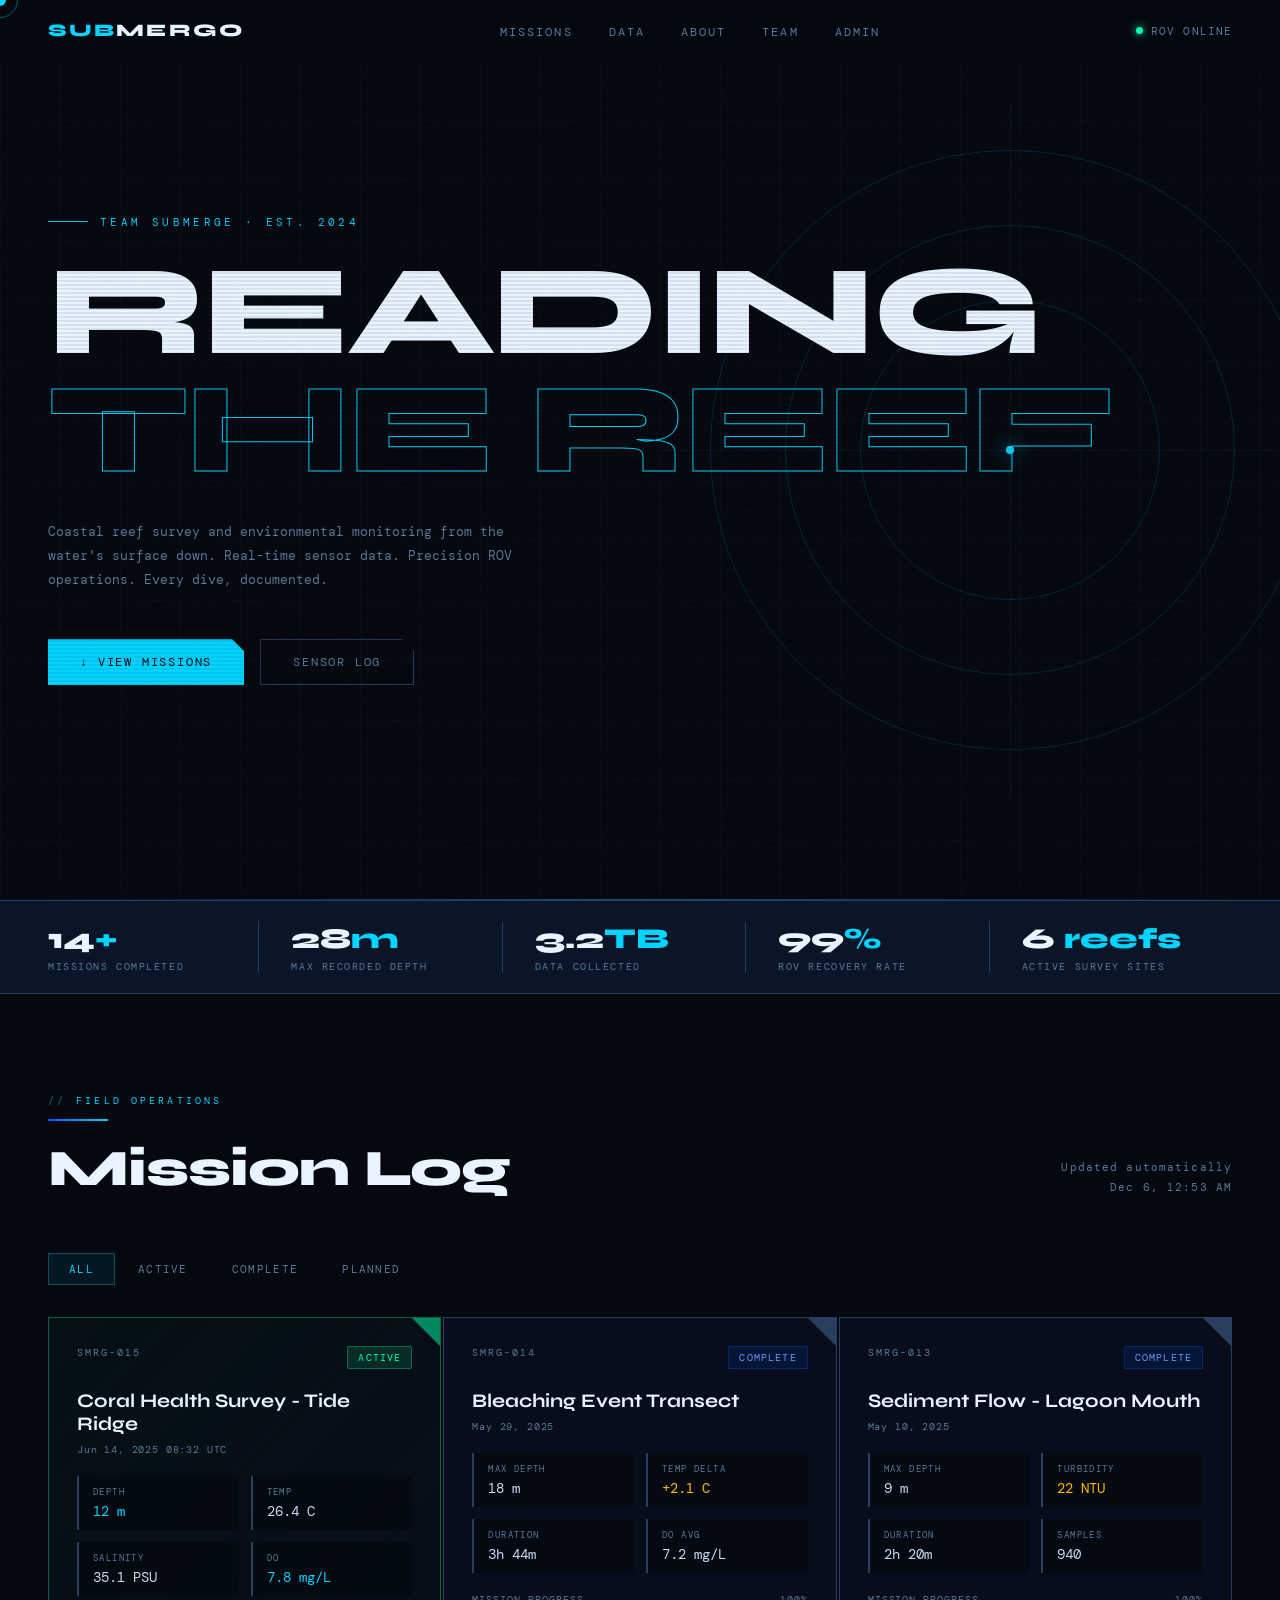
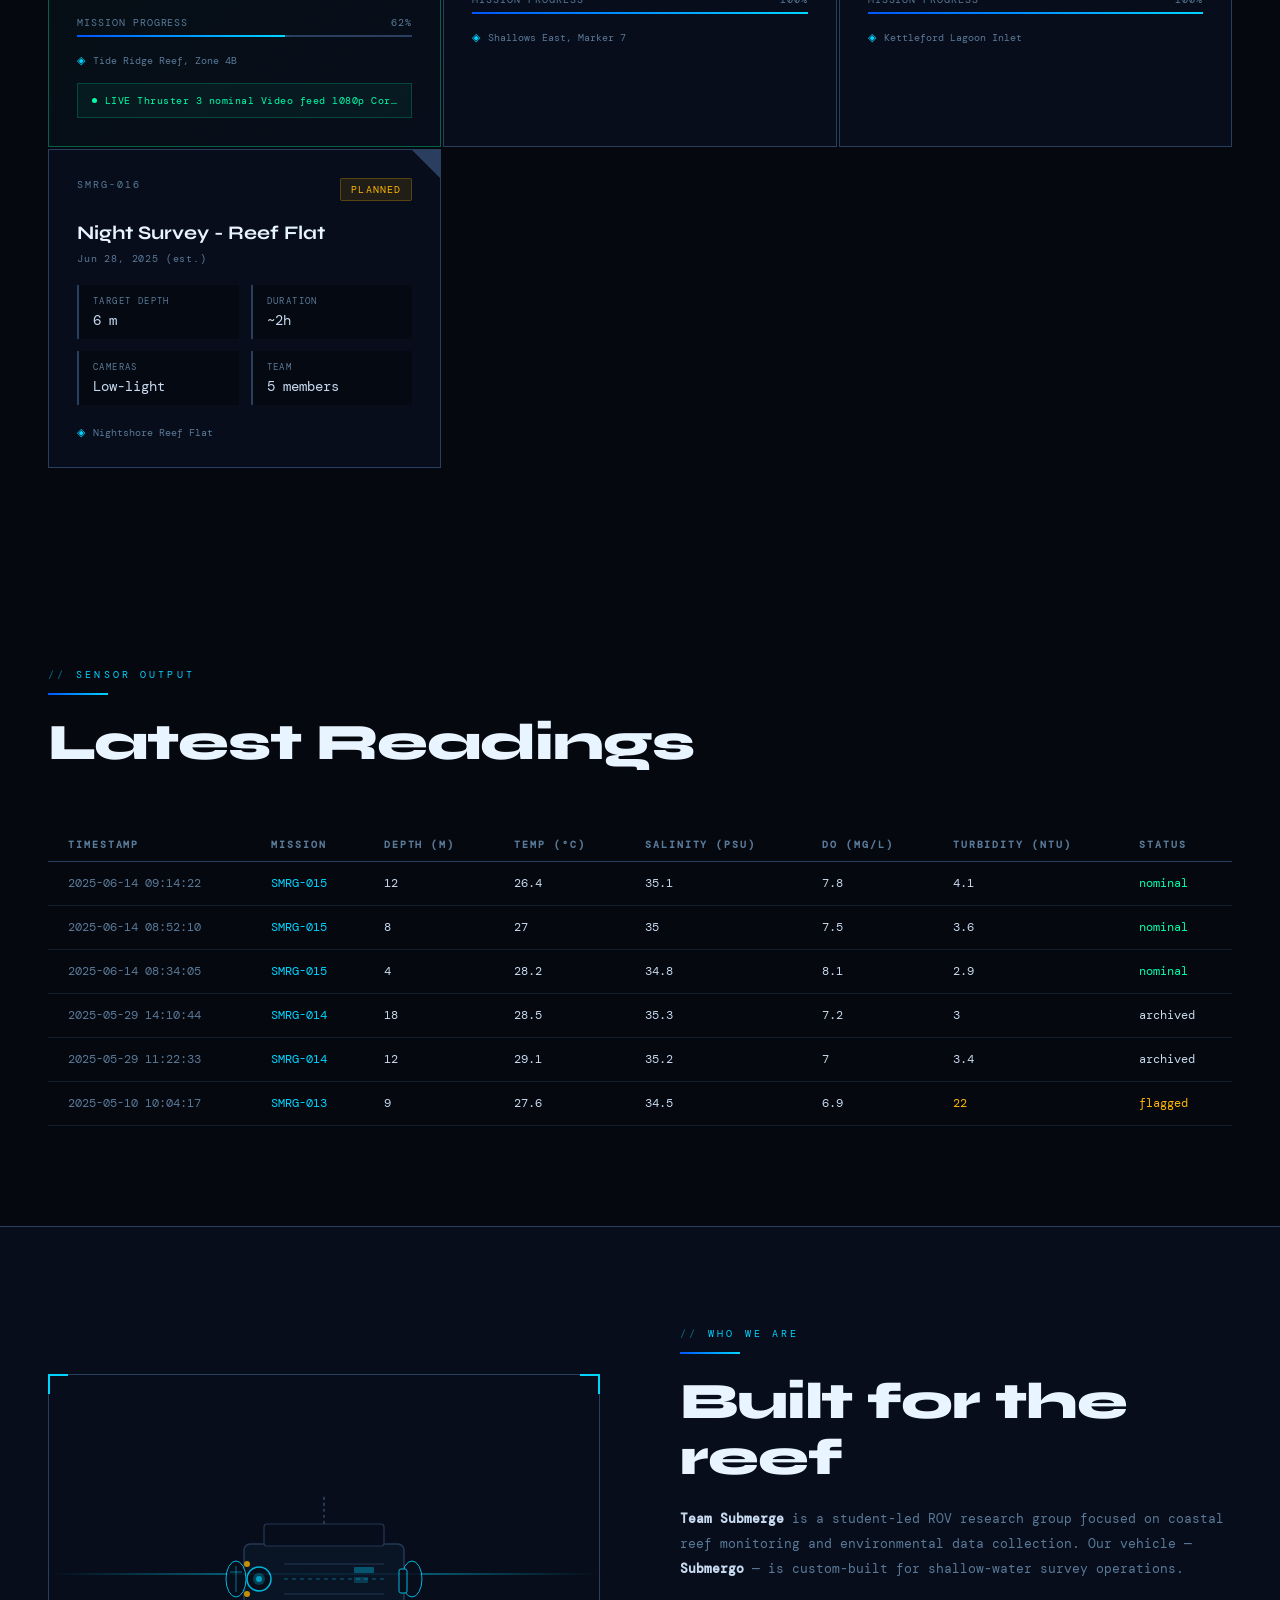
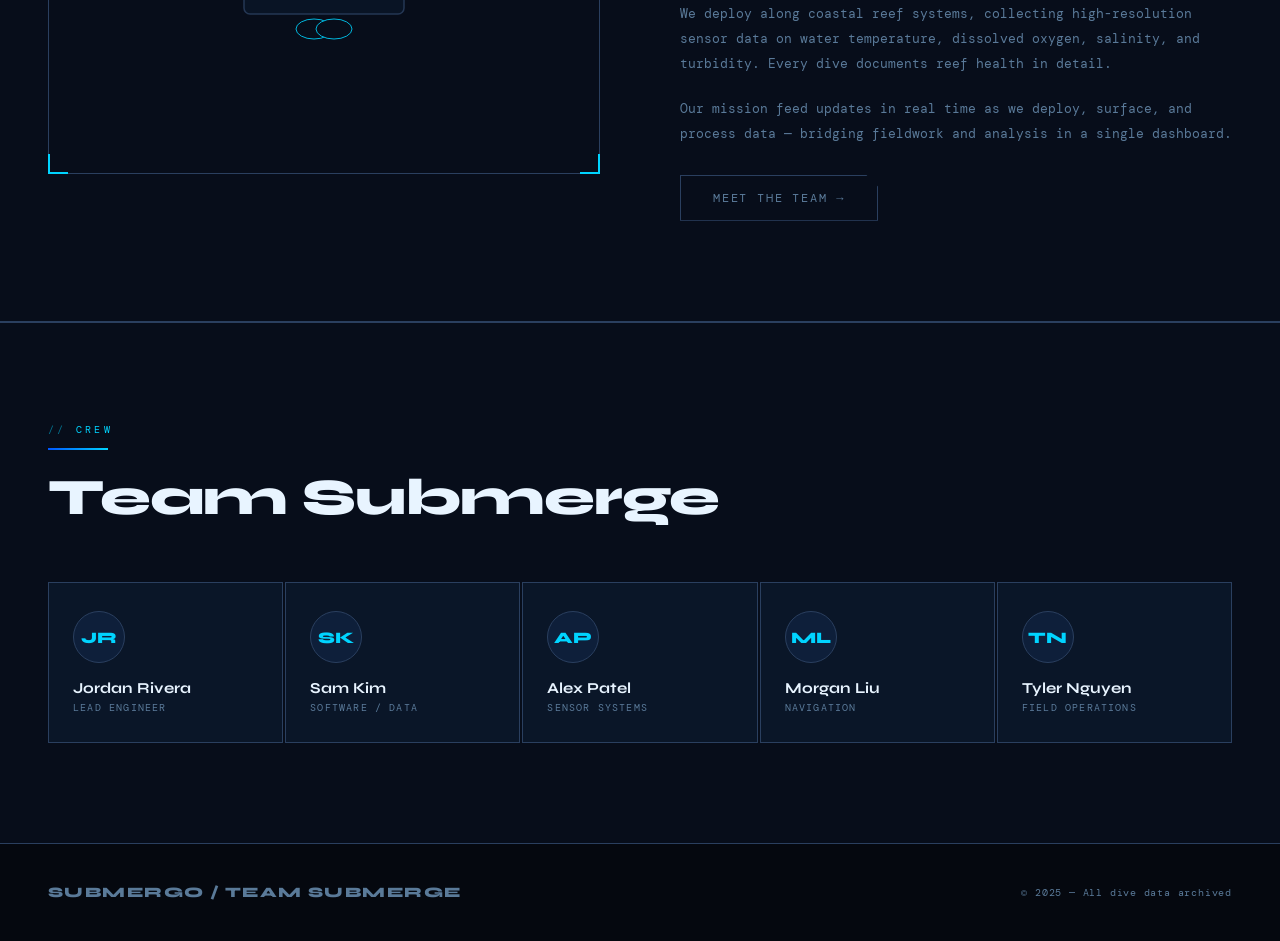
==== index.html @ cc383919 "Add index.html entry point for static hosting" ====
<!DOCTYPE html>
<html lang="en">
<head>
  <meta charset="UTF-8" />
  <meta name="viewport" content="width=device-width, initial-scale=1.0" />
  <title>Submergo — Team Submerge</title>
  <link href="https://fonts.googleapis.com/css2?family=Syne:wght@400;600;700;800&family=DM+Mono:ital,wght@0,300;0,400;1,300&display=swap" rel="stylesheet" />
    <link rel="stylesheet" href="submergo.css" />

</head>
<body>

<!-- PUBLIC SITE -->
<div id="public-site">
  <div id="cursor"></div>
  <div id="cursor-ring"></div>
  <nav>
    <a class="nav-logo" href="#"><span>SUB</span>MERGO</a>
    <ul class="nav-links">
      <li><a href="#missions">Missions</a></li><li><a href="#data">Data</a></li>
      <li><a href="#about">About</a></li><li><a href="#team">Team</a></li><li><a href="?admin">Admin</a></li>
    </ul>
    <div class="nav-status"><div class="status-dot"></div><span>ROV ONLINE</span></div>
  </nav>
  <section id="hero">
    <div class="depth-grid"></div>
    <div class="sonar-container"><div class="sonar-cross"></div><div class="sonar-ring"></div><div class="sonar-ring"></div><div class="sonar-ring"></div><div class="sonar-ring"></div><div class="sonar-blip"></div></div>
    <div class="horizon"></div>
    <div class="hero-label" id="hero-label">Team Submerge &middot; Est. 2024</div>
    <h1 id="hero-title-el">READING<span class="highlight" id="hero-title-line2">THE REEF</span></h1>
    <p class="hero-sub" id="hero-sub-el">Coastal reef survey and environmental monitoring from the water's surface down. Real-time sensor data. Precision ROV operations. Every dive, documented.</p>
    <div class="hero-cta">
      <a class="btn-primary" href="#missions">&#8595; View Missions</a>
      <a class="btn-ghost" href="#data">Sensor Log</a>
    </div>
  </section>
  <div class="stats-strip">
    <div class="stat-item"><div class="stat-num">14<span class="accent">+</span></div><div class="stat-desc">Missions Completed</div></div>
    <div class="stat-item"><div class="stat-num">28<span class="accent">m</span></div><div class="stat-desc">Max Recorded Depth</div></div>
    <div class="stat-item"><div class="stat-num">3.2<span class="accent">TB</span></div><div class="stat-desc">Data Collected</div></div>
    <div class="stat-item"><div class="stat-num">99<span class="accent">%</span></div><div class="stat-desc">ROV Recovery Rate</div></div>
    <div class="stat-item"><div class="stat-num">6<span class="accent"> reefs</span></div><div class="stat-desc">Active Survey Sites</div></div>
  </div>
  <section id="missions">
    <div class="section-header">
      <div><div class="section-tag">Field Operations</div><div class="section-divider"></div><h2>Mission Log</h2></div>
      <div class="section-meta">Updated automatically<br/><span id="last-updated">-</span></div>
    </div>
    <div class="mission-filters">
      <button class="filter-btn active" onclick="filterMissions('all',this)">All</button>
      <button class="filter-btn" onclick="filterMissions('active',this)">Active</button>
      <button class="filter-btn" onclick="filterMissions('complete',this)">Complete</button>
      <button class="filter-btn" onclick="filterMissions('planned',this)">Planned</button>
    </div>
    <div class="missions-grid" id="missions-grid"><div style="padding:40px;color:var(--text-dim);">Loading...</div></div>
  </section>
  <section id="data">
    <div class="section-header"><div><div class="section-tag">Sensor Output</div><div class="section-divider"></div><h2>Latest Readings</h2></div></div>
    <table class="data-table">
      <thead><tr><th>Timestamp</th><th>Mission</th><th>Depth (m)</th><th>Temp (&deg;C)</th><th>Salinity (PSU)</th><th>DO (mg/L)</th><th>Turbidity (NTU)</th><th>Status</th></tr></thead>
      <tbody id="data-table-body"></tbody>
    </table>
  </section>
  <section id="about">
    <div class="about-visual">
      <div class="rov-frame">
        <div class="corner-tl"></div><div class="corner-tr"></div><div class="corner-bl"></div><div class="corner-br"></div>
        <div class="scan-line"></div>
        <svg class="rov-svg" viewBox="0 0 280 180" fill="none" xmlns="http://www.w3.org/2000/svg">
          <rect x="60" y="60" width="160" height="70" rx="6" fill="#0a1628" stroke="#2a3f5f" stroke-width="1.5"/>
          <rect x="80" y="40" width="120" height="22" rx="3" fill="#070d1a" stroke="#2a3f5f" stroke-width="1.2"/>
          <ellipse cx="52" cy="95" rx="10" ry="18" fill="#070d1a" stroke="#00d4ff" stroke-width="1"/>
          <ellipse cx="228" cy="95" rx="10" ry="18" fill="#070d1a" stroke="#00d4ff" stroke-width="1"/>
          <ellipse cx="130" cy="145" rx="18" ry="10" fill="#070d1a" stroke="#00d4ff" stroke-width="1"/>
          <ellipse cx="150" cy="145" rx="18" ry="10" fill="#070d1a" stroke="#00d4ff" stroke-width="1"/>
          <circle cx="75" cy="95" r="12" fill="#070d1a" stroke="#00d4ff" stroke-width="1.5"/>
          <circle cx="75" cy="95" r="6" fill="#00d4ff" opacity="0.3"/>
          <circle cx="75" cy="95" r="3" fill="#00d4ff" opacity="0.8"/>
          <circle cx="63" cy="80" r="3" fill="#ffb700" opacity="0.9"/>
          <circle cx="63" cy="110" r="3" fill="#ffb700" opacity="0.9"/>
          <line x1="100" y1="80" x2="200" y2="80" stroke="#2a3f5f" stroke-width="1"/>
          <line x1="100" y1="95" x2="200" y2="95" stroke="#00d4ff" stroke-width="0.5" stroke-dasharray="4 4"/>
          <line x1="100" y1="110" x2="200" y2="110" stroke="#2a3f5f" stroke-width="1"/>
          <rect x="170" y="83" width="20" height="6" rx="1" fill="#00d4ff" opacity="0.4"/>
          <rect x="170" y="93" width="14" height="6" rx="1" fill="#00d4ff" opacity="0.25"/>
          <path d="M140 40 Q 140 20, 140 10" stroke="#2a3f5f" stroke-width="2" stroke-dasharray="3 3"/>
          <rect x="215" y="85" width="8" height="24" rx="2" fill="#070d1a" stroke="#00d4ff" stroke-width="1"/>
          <line x1="46" y1="88" x2="58" y2="88" stroke="#00d4ff" stroke-width="1" opacity="0.6"/>
          <line x1="52" y1="82" x2="52" y2="108" stroke="#00d4ff" stroke-width="1" opacity="0.6"/>
        </svg>
      </div>
    </div>
    <div class="about-content">
      <div class="section-tag">Who We Are</div><div class="section-divider"></div>
      <h2 id="about-heading">Built for the reef</h2><br/>
      <p id="about-p1"><strong>Team Submerge</strong> is a student-led ROV research group focused on coastal reef monitoring and environmental data collection. Our vehicle &mdash; <strong>Submergo</strong> &mdash; is custom-built for shallow-water survey operations.</p>
      <p id="about-p2">We deploy along coastal reef systems, collecting high-resolution sensor data on water temperature, dissolved oxygen, salinity, and turbidity. Every dive documents reef health in detail.</p>
      <p id="about-p3">Our mission feed updates in real time as we deploy, surface, and process data &mdash; bridging fieldwork and analysis in a single dashboard.</p>
      <a class="btn-ghost" href="#team" style="margin-top:8px;">Meet the Team &rarr;</a>
    </div>
  </section>
  <section id="team">
    <div class="section-tag">Crew</div><div class="section-divider"></div><h2>Team Submerge</h2>
    <div class="team-grid">
      <div class="team-card"><div class="team-avatar">JR</div><div class="team-name">Jordan Rivera</div><div class="team-role">Lead Engineer</div></div>
      <div class="team-card"><div class="team-avatar">SK</div><div class="team-name">Sam Kim</div><div class="team-role">Software / Data</div></div>
      <div class="team-card"><div class="team-avatar">AP</div><div class="team-name">Alex Patel</div><div class="team-role">Sensor Systems</div></div>
      <div class="team-card"><div class="team-avatar">ML</div><div class="team-name">Morgan Liu</div><div class="team-role">Navigation</div></div>
      <div class="team-card"><div class="team-avatar">TN</div><div class="team-name">Tyler Nguyen</div><div class="team-role">Field Operations</div></div>
    </div>
  </section>
  <footer><div class="footer-logo">SUBMERGO / TEAM SUBMERGE</div><div class="footer-copy">&copy; 2025 &mdash; All dive data archived</div></footer>
</div>

<!-- ADMIN SITE -->
<div id="admin-site">
  <div id="login-screen">
    <div class="login-box">
      <div class="lc-tl"></div><div class="lc-tr"></div><div class="lc-bl"></div><div class="lc-br"></div>
      <div class="login-logo"><span>SUB</span>MERGO</div>
      <div class="login-sub">Admin Access &middot; Team Submerge</div>
      <label class="login-label">Password</label>
      <input class="login-input" id="pw-input" type="password" placeholder="Enter admin password" onkeydown="if(event.key==='Enter')tryLogin()" />
      <button class="login-btn" onclick="tryLogin()">&#x21B3; Authenticate</button>
      <div class="login-error" id="login-error">&#9888; Incorrect password. Access denied.</div>
    </div>
  </div>
  <div id="admin-shell" style="display:none;">
    <aside class="admin-sidebar">
      <div class="sidebar-logo"><div class="sidebar-logo-text"><span>SUB</span>MERGO</div><div class="sidebar-badge">// Admin Panel</div></div>
      <nav class="sidebar-nav">
        <div class="sidebar-section-label">Content</div>
        <div class="sidebar-link active" onclick="showTab('missions',this)"><span class="icon">&#9672;</span> Missions</div>
        <div class="sidebar-link" onclick="showTab('hero',this)"><span class="icon">&#9650;</span> Hero Section</div>
        <div class="sidebar-link" onclick="showTab('about',this)"><span class="icon">&#9723;</span> About</div>
        <div class="sidebar-link" onclick="showTab('sensordata',this)"><span class="icon">&#9675;</span> Sensor Data</div>
      </nav>
      <div class="sidebar-footer">
        <button class="view-site-btn" onclick="switchToPublic()">&#8592; View Public Site</button>
        <button class="logout-btn" onclick="logout()">&#9167; Log Out</button>
      </div>
    </aside>
    <div class="admin-main">
      <div class="admin-topbar">
        <div><div class="topbar-title" id="topbar-title">Missions</div><div class="topbar-meta" id="topbar-meta">Manage mission cards on the public site</div></div>
        <button class="publish-btn" id="publish-btn" onclick="publishAll()"><span>&#8593;</span> Publish Changes</button>
      </div>
      <div class="tab-panel active" id="tab-missions">
        <div class="page-heading"><div class="page-tag">// Mission Log</div><div class="page-h">Manage Missions</div><div class="page-desc">Add, edit, or remove missions. Hit Publish to go live.</div></div>
        <div class="section-card">
          <div class="section-card-header"><div class="section-card-title">Current Missions</div><button class="icon-btn" onclick="openAddMission()">+ Add Mission</button></div>
          <div class="section-card-body"><div class="mission-list" id="mission-list"></div></div>
        </div>
      </div>
      <div class="tab-panel" id="tab-hero">
        <div class="page-heading"><div class="page-tag">// Hero Section</div><div class="page-h">Edit Hero Text</div><div class="page-desc">Controls the large headline and subtitle on the landing page.</div></div>
        <div class="section-card">
          <div class="section-card-header"><div class="section-card-title">Hero Content</div></div>
          <div class="section-card-body">
            <div class="form-grid single">
              <div class="form-group"><label class="form-label">Label (top tag line)</label><input class="form-input" id="h-label" /></div>
              <div class="form-group"><label class="form-label">Headline Line 1 (solid)</label><input class="form-input" id="h-line1" /></div>
              <div class="form-group"><label class="form-label">Headline Line 2 (outlined accent)</label><input class="form-input" id="h-line2" /></div>
              <div class="form-group"><label class="form-label">Subtitle</label><textarea class="form-textarea" id="h-sub" rows="3"></textarea></div>
            </div>
          </div>
        </div>
      </div>
      <div class="tab-panel" id="tab-about">
        <div class="page-heading"><div class="page-tag">// About Section</div><div class="page-h">Edit About Text</div><div class="page-desc">The team description in the About section.</div></div>
        <div class="section-card">
          <div class="section-card-header"><div class="section-card-title">About Content</div></div>
          <div class="section-card-body">
            <div class="form-grid single">
              <div class="form-group"><label class="form-label">Section Heading</label><input class="form-input" id="a-heading" /></div>
              <div class="form-group"><label class="form-label">Paragraph 1</label><textarea class="form-textarea" id="a-p1" rows="3"></textarea></div>
              <div class="form-group"><label class="form-label">Paragraph 2</label><textarea class="form-textarea" id="a-p2" rows="3"></textarea></div>
              <div class="form-group"><label class="form-label">Paragraph 3</label><textarea class="form-textarea" id="a-p3" rows="2"></textarea></div>
            </div>
          </div>
        </div>
      </div>
      <div class="tab-panel" id="tab-sensordata">
        <div class="page-heading"><div class="page-tag">// Sensor Output</div><div class="page-h">Sensor Data Log</div><div class="page-desc">Edit the sensor readings table on the public site.</div></div>
        <div class="section-card">
          <div class="section-card-header"><div class="section-card-title">Readings</div><button class="icon-btn" onclick="addSensorRow()">+ Add Row</button></div>
          <div class="section-card-body" style="overflow-x:auto;">
            <table class="sensor-table-editor">
              <thead><tr><th>Timestamp</th><th>Mission ID</th><th>Depth</th><th>Temp</th><th>Salinity</th><th>DO</th><th>Turbidity</th><th>Status</th><th></th></tr></thead>
              <tbody id="sensor-tbody"></tbody>
            </table>
            <button class="add-row-btn" onclick="addSensorRow()">+ Add Row</button>
          </div>
        </div>
      </div>
    </div>
  </div>
</div>

<!-- Mission Modal -->
<div class="modal-overlay" id="modal-overlay">
  <div class="modal">
    <div class="modal-header"><div class="modal-title" id="modal-title">Add Mission</div><button class="modal-close" onclick="closeModal()">&#10005;</button></div>
    <div class="modal-body">
      <input type="hidden" id="edit-index" value="-1" />
      <div class="form-grid">
        <div class="form-group"><label class="form-label">Mission ID</label><input class="form-input" id="m-id" placeholder="SMRG-017" /></div>
        <div class="form-group"><label class="form-label">Status</label><select class="form-select" id="m-status"><option value="planned">Planned</option><option value="active">Active</option><option value="complete">Complete</option></select></div>
        <div class="form-group" style="grid-column:1/-1"><label class="form-label">Mission Name</label><input class="form-input" id="m-name" /></div>
        <div class="form-group"><label class="form-label">Date</label><input class="form-input" id="m-date" /></div>
        <div class="form-group"><label class="form-label">Location</label><input class="form-input" id="m-location" /></div>
        <div class="form-group"><label class="form-label">Progress % (0-100)</label><input class="form-input" id="m-progress" type="number" min="0" max="100" /></div>
        <div class="form-group"><label class="form-label">Live Ticker (active only)</label><input class="form-input" id="m-ticker" /></div>
      </div>
      <div class="adivider"></div>
      <div style="margin-bottom:12px;font-size:.65rem;letter-spacing:.15em;text-transform:uppercase;color:var(--text-dim);">Sensor Readings (up to 4)</div>
      <div id="sensor-inputs"></div>
      <button class="add-sensor-btn" onclick="addSensorInput()">+ Add Sensor Reading</button>
    </div>
    <div class="modal-footer">
      <button class="cancel-btn" onclick="closeModal()">Cancel</button>
      <button class="save-mission-btn" onclick="saveMission()">Save Mission</button>
    </div>
  </div>
</div>

<div id="toast"></div>

  <script src="submergo.js"></script>

</body>
</html>
---- submergo.css ----
:root{--black:#05080f;--deep:#070d1a;--navy:#0a1628;--accent:#00d4ff;--accent2:#0057ff;--surface:#0e1f3a;--muted:#2a3f5f;--text:#c8daf0;--text-dim:#5a7a99;--white:#e8f4ff;--danger:#ff4444;--success:#00ffaa;--warn:#ffb700;}
    *,*::before,*::after{box-sizing:border-box;margin:0;padding:0;}
    html{scroll-behavior:smooth;}
    body{background:var(--black);color:var(--text);font-family:'DM Mono',monospace;overflow-x:hidden;}
    #cursor{position:fixed;width:12px;height:12px;background:var(--accent);border-radius:50%;pointer-events:none;z-index:9999;transform:translate(-50%,-50%);mix-blend-mode:screen;}
    #cursor-ring{position:fixed;width:36px;height:36px;border:1px solid rgba(0,212,255,.4);border-radius:50%;pointer-events:none;z-index:9998;transform:translate(-50%,-50%);transition:transform .18s ease-out;}
    body::before{content:'';position:fixed;inset:0;background:repeating-linear-gradient(0deg,transparent,transparent 2px,rgba(0,0,0,.07) 2px,rgba(0,0,0,.07) 4px);pointer-events:none;z-index:100;}
    body::after{content:'';position:fixed;inset:0;background-image:url("data:image/svg+xml,%3Csvg viewBox='0 0 200 200' xmlns='http://www.w3.org/2000/svg'%3E%3Cfilter id='n'%3E%3CfeTurbulence type='fractalNoise' baseFrequency='0.9' numOctaves='4' stitchTiles='stitch'/%3E%3C/filter%3E%3Crect width='100%25' height='100%25' filter='url(%23n)' opacity='0.04'/%3E%3C/svg%3E");pointer-events:none;z-index:99;opacity:.5;}
    nav{position:fixed;top:0;left:0;right:0;z-index:500;display:flex;align-items:center;justify-content:space-between;padding:20px 48px;background:linear-gradient(to bottom,rgba(5,8,15,.95),transparent);backdrop-filter:blur(2px);}
    .nav-logo{font-family:'Syne',sans-serif;font-weight:800;font-size:1.1rem;letter-spacing:.12em;color:var(--white);text-decoration:none;cursor:pointer;}
    .nav-logo span{color:var(--accent);}
    .nav-links{display:flex;gap:36px;list-style:none;}
    .nav-links a{color:var(--text-dim);text-decoration:none;font-size:.72rem;letter-spacing:.18em;text-transform:uppercase;transition:color .2s;cursor:pointer;}
    .nav-links a:hover{color:var(--accent);}
    .nav-status{display:flex;align-items:center;gap:8px;font-size:.68rem;letter-spacing:.1em;color:var(--text-dim);}
    .status-dot{width:7px;height:7px;border-radius:50%;background:var(--success);box-shadow:0 0 8px var(--success);animation:pulse 2s infinite;}
    @keyframes pulse{0%,100%{opacity:1;transform:scale(1)}50%{opacity:.6;transform:scale(.85)}}
    #hero{position:relative;min-height:100vh;display:flex;flex-direction:column;justify-content:center;padding:0 48px;overflow:hidden;}
    .sonar-container{position:absolute;right:-80px;top:50%;transform:translateY(-50%);width:700px;height:700px;}
    .sonar-ring{position:absolute;border-radius:50%;border:1px solid rgba(0,212,255,.15);top:50%;left:50%;transform:translate(-50%,-50%);animation:sonar 4s ease-out infinite;}
    .sonar-ring:nth-child(1){width:150px;height:150px;animation-delay:0s}.sonar-ring:nth-child(2){width:300px;height:300px;animation-delay:.8s}.sonar-ring:nth-child(3){width:450px;height:450px;animation-delay:1.6s}.sonar-ring:nth-child(4){width:600px;height:600px;animation-delay:2.4s}
    @keyframes sonar{0%{opacity:.6}100%{opacity:0}}
    .sonar-cross{position:absolute;top:50%;left:50%;transform:translate(-50%,-50%);width:700px;height:700px;}
    .sonar-cross::before,.sonar-cross::after{content:'';position:absolute;background:rgba(0,212,255,.06);}
    .sonar-cross::before{width:1px;height:100%;left:50%;top:0;}.sonar-cross::after{height:1px;width:100%;top:50%;left:0;}
    .sonar-blip{position:absolute;top:50%;left:50%;width:8px;height:8px;background:var(--accent);border-radius:50%;transform:translate(-50%,-50%);box-shadow:0 0 20px var(--accent);}
    .depth-grid{position:absolute;inset:0;background-image:linear-gradient(rgba(0,212,255,.03) 1px,transparent 1px),linear-gradient(90deg,rgba(0,212,255,.03) 1px,transparent 1px);background-size:60px 60px;}
    .horizon{position:absolute;bottom:0;left:0;right:0;height:1px;background:linear-gradient(90deg,transparent,var(--accent2),var(--accent),var(--accent2),transparent);opacity:.4;}
    .hero-label{font-size:.7rem;letter-spacing:.3em;text-transform:uppercase;color:var(--accent);margin-bottom:24px;display:flex;align-items:center;gap:12px;opacity:0;animation:fadeUp .8s forwards .2s;}
    .hero-label::before{content:'';width:40px;height:1px;background:var(--accent);}
    h1{font-family:'Syne',sans-serif;font-size:clamp(4rem,10vw,9rem);font-weight:800;line-height:.92;color:var(--white);letter-spacing:-.02em;opacity:0;animation:fadeUp .9s forwards .4s;}
    h1 .highlight{color:transparent;-webkit-text-stroke:1px var(--accent);display:block;}
    .hero-sub{margin-top:32px;max-width:480px;font-size:.82rem;line-height:1.8;color:var(--text-dim);opacity:0;animation:fadeUp .9s forwards .6s;}
    .hero-cta{margin-top:48px;display:flex;gap:16px;opacity:0;animation:fadeUp .9s forwards .8s;}
    .btn-primary{padding:14px 32px;background:var(--accent);color:var(--black);font-family:'DM Mono',monospace;font-size:.75rem;letter-spacing:.15em;text-transform:uppercase;border:none;cursor:pointer;text-decoration:none;display:inline-flex;align-items:center;gap:10px;transition:background .2s,transform .2s;clip-path:polygon(0 0,calc(100% - 12px) 0,100% 12px,100% 100%,0 100%);}
    .btn-primary:hover{background:var(--white);transform:translateY(-2px);}
    .btn-ghost{padding:14px 32px;background:transparent;color:var(--text-dim);font-family:'DM Mono',monospace;font-size:.75rem;letter-spacing:.15em;text-transform:uppercase;border:1px solid var(--muted);cursor:pointer;text-decoration:none;display:inline-flex;align-items:center;gap:10px;transition:border-color .2s,color .2s,transform .2s;clip-path:polygon(0 0,calc(100% - 12px) 0,100% 12px,100% 100%,0 100%);}
    .btn-ghost:hover{border-color:var(--accent);color:var(--accent);transform:translateY(-2px);}
    @keyframes fadeUp{from{opacity:0;transform:translateY(30px)}to{opacity:1;transform:translateY(0)}}
    @keyframes fadeIn{from{opacity:0}to{opacity:1}}
    .stats-strip{background:var(--navy);border-top:1px solid var(--muted);border-bottom:1px solid var(--muted);padding:20px 48px;display:flex;}
    .stat-item{flex:1;display:flex;flex-direction:column;gap:4px;padding:0 32px;border-right:1px solid var(--muted);}
    .stat-item:first-child{padding-left:0}.stat-item:last-child{border-right:none}
    .stat-num{font-family:'Syne',sans-serif;font-size:1.8rem;font-weight:800;color:var(--white);}.stat-num .accent{color:var(--accent);}
    .stat-desc{font-size:.65rem;letter-spacing:.15em;text-transform:uppercase;color:var(--text-dim);}
    #missions{padding:100px 48px;}
    .section-header{display:flex;align-items:flex-end;justify-content:space-between;margin-bottom:56px;}
    .section-tag{font-size:.65rem;letter-spacing:.3em;text-transform:uppercase;color:var(--accent);margin-bottom:12px;display:flex;align-items:center;gap:10px;}
    .section-tag::before{content:'//';opacity:.5;}
    h2{font-family:'Syne',sans-serif;font-size:clamp(2rem,4vw,3.2rem);font-weight:800;color:var(--white);letter-spacing:-.02em;line-height:1.1;}
    .section-meta{font-size:.7rem;color:var(--text-dim);letter-spacing:.1em;text-align:right;line-height:1.8;}
    .mission-filters{display:flex;gap:2px;margin-bottom:32px;}
    .filter-btn{padding:8px 20px;background:transparent;color:var(--text-dim);font-family:'DM Mono',monospace;font-size:.68rem;letter-spacing:.12em;text-transform:uppercase;border:1px solid transparent;cursor:pointer;transition:all .2s;}
    .filter-btn.active{background:rgba(0,212,255,.08);color:var(--accent);border-color:rgba(0,212,255,.3);}
    .filter-btn:hover:not(.active){color:var(--text);}
    .missions-grid{display:grid;grid-template-columns:repeat(auto-fill,minmax(380px,1fr));gap:2px;}
    .mission-card{background:var(--deep);border:1px solid var(--muted);padding:28px;position:relative;overflow:hidden;cursor:pointer;transition:border-color .3s,transform .3s;}
    .mission-card::before{content:'';position:absolute;inset:0;background:linear-gradient(135deg,rgba(0,212,255,.04),transparent 60%);opacity:0;transition:opacity .3s;}
    .mission-card:hover{border-color:rgba(0,212,255,.4);transform:translateY(-3px);}.mission-card:hover::before{opacity:1;}
    .mission-card::after{content:'';position:absolute;top:0;right:0;width:0;height:0;border-style:solid;border-width:0 28px 28px 0;border-color:transparent var(--muted) transparent transparent;transition:border-color .3s;}
    .mission-card:hover::after{border-color:transparent rgba(0,212,255,.4) transparent transparent;}
    .mission-card.active-mission{border-color:rgba(0,255,170,.35);background:linear-gradient(135deg,rgba(0,255,170,.03),var(--deep));}
    .mission-card.active-mission::after{border-color:transparent rgba(0,255,170,.5) transparent transparent;}
    .mission-header{display:flex;justify-content:space-between;align-items:flex-start;margin-bottom:20px;}
    .mission-id{font-size:.62rem;letter-spacing:.2em;color:var(--text-dim);text-transform:uppercase;}
    .mission-badge{font-size:.6rem;letter-spacing:.12em;text-transform:uppercase;padding:4px 10px;border-radius:2px;}
    .badge-active{background:rgba(0,255,170,.12);color:var(--success);border:1px solid rgba(0,255,170,.3);}
    .badge-complete{background:rgba(0,87,255,.12);color:#6699ff;border:1px solid rgba(0,87,255,.3);}
    .badge-planned{background:rgba(255,183,0,.1);color:var(--warn);border:1px solid rgba(255,183,0,.25);}
    .mission-name{font-family:'Syne',sans-serif;font-size:1.2rem;font-weight:700;color:var(--white);margin-bottom:8px;line-height:1.2;}
    .mission-date{font-size:.65rem;color:var(--text-dim);letter-spacing:.08em;margin-bottom:20px;}
    .sensor-grid{display:grid;grid-template-columns:1fr 1fr;gap:12px;margin-bottom:20px;}
    .sensor-item{background:rgba(0,0,0,.3);padding:10px 14px;border-left:2px solid var(--muted);}
    .sensor-label{font-size:.58rem;letter-spacing:.15em;text-transform:uppercase;color:var(--text-dim);margin-bottom:4px;}
    .sensor-value{font-size:.9rem;color:var(--text);}.sensor-value.highlight{color:var(--accent);}.sensor-value.warn{color:var(--warn);}
    .mission-progress{margin-top:16px;}
    .progress-header{display:flex;justify-content:space-between;font-size:.6rem;color:var(--text-dim);letter-spacing:.1em;text-transform:uppercase;margin-bottom:6px;}
    .progress-bar{height:2px;background:var(--muted);position:relative;overflow:hidden;}
    .progress-fill{height:100%;background:linear-gradient(90deg,var(--accent2),var(--accent));position:relative;}
    .progress-fill::after{content:'';position:absolute;right:0;top:50%;width:4px;height:4px;background:var(--accent);border-radius:50%;transform:translateY(-50%);box-shadow:0 0 8px var(--accent);}
    .mission-location{margin-top:16px;font-size:.65rem;color:var(--text-dim);display:flex;align-items:center;gap:8px;}
    .mission-location::before{content:'\25C8';color:var(--accent);font-size:.7rem;}
    .live-ticker{margin-top:16px;padding:10px 14px;background:rgba(0,255,170,.05);border:1px solid rgba(0,255,170,.2);font-size:.62rem;letter-spacing:.05em;color:var(--success);display:flex;align-items:center;gap:8px;overflow:hidden;}
    .live-dot{width:5px;height:5px;border-radius:50%;background:var(--success);animation:pulse 1s infinite;flex-shrink:0;}
    .ticker-text{white-space:nowrap;overflow:hidden;text-overflow:ellipsis;}
    #about{padding:100px 48px;background:var(--deep);border-top:1px solid var(--muted);border-bottom:1px solid var(--muted);display:grid;grid-template-columns:1fr 1fr;gap:80px;align-items:center;}
    .about-visual{position:relative;height:400px;}
    .rov-frame{position:absolute;inset:0;border:1px solid var(--muted);display:flex;align-items:center;justify-content:center;}
    .rov-svg{width:280px;height:auto;opacity:.85;}
    .scan-line{position:absolute;left:0;right:0;height:2px;background:linear-gradient(90deg,transparent,var(--accent),transparent);animation:scan 3s linear infinite;opacity:.6;}
    @keyframes scan{0%{top:0}100%{top:100%}}
    .corner-tl,.corner-tr,.corner-bl,.corner-br{position:absolute;width:20px;height:20px;}
    .corner-tl{top:-1px;left:-1px;border-top:2px solid var(--accent);border-left:2px solid var(--accent);}
    .corner-tr{top:-1px;right:-1px;border-top:2px solid var(--accent);border-right:2px solid var(--accent);}
    .corner-bl{bottom:-1px;left:-1px;border-bottom:2px solid var(--accent);border-left:2px solid var(--accent);}
    .corner-br{bottom:-1px;right:-1px;border-bottom:2px solid var(--accent);border-right:2px solid var(--accent);}
    .about-content p{font-size:.82rem;line-height:1.9;color:var(--text-dim);margin-bottom:20px;}.about-content p strong{color:var(--text);}
    #data{padding:100px 48px;}
    .data-table{width:100%;border-collapse:collapse;font-size:.72rem;}
    .data-table thead th{text-align:left;padding:10px 20px;font-size:.6rem;letter-spacing:.2em;text-transform:uppercase;color:var(--text-dim);border-bottom:1px solid var(--muted);}
    .data-table tbody tr{border-bottom:1px solid rgba(42,63,95,.4);transition:background .15s;cursor:pointer;}
    .data-table tbody tr:hover{background:rgba(0,212,255,.03);}
    .data-table tbody td{padding:14px 20px;color:var(--text);}.data-table tbody td:first-child{color:var(--text-dim);}
    .td-accent{color:var(--accent)!important;}.td-success{color:var(--success)!important;}.td-warn{color:var(--warn)!important;}
    #team{padding:100px 48px;background:var(--deep);border-top:1px solid var(--muted);}
    .team-grid{display:grid;grid-template-columns:repeat(auto-fill,minmax(200px,1fr));gap:2px;margin-top:56px;}
    .team-card{background:var(--navy);padding:28px 24px;border:1px solid var(--muted);transition:border-color .3s;cursor:pointer;}
    .team-card:hover{border-color:rgba(0,212,255,.35);}
    .team-avatar{width:52px;height:52px;background:var(--surface);border:1px solid var(--muted);border-radius:50%;display:flex;align-items:center;justify-content:center;font-family:'Syne',sans-serif;font-weight:800;font-size:1rem;color:var(--accent);margin-bottom:16px;}
    .team-name{font-family:'Syne',sans-serif;font-weight:700;font-size:.95rem;color:var(--white);margin-bottom:4px;}
    .team-role{font-size:.62rem;letter-spacing:.12em;text-transform:uppercase;color:var(--text-dim);}
    footer{padding:40px 48px;border-top:1px solid var(--muted);display:flex;align-items:center;justify-content:space-between;}
    .footer-logo{font-family:'Syne',sans-serif;font-weight:800;font-size:.9rem;letter-spacing:.1em;color:var(--text-dim);}
    .footer-copy{font-size:.62rem;color:var(--text-dim);letter-spacing:.08em;}
    .section-divider{width:60px;height:2px;background:linear-gradient(90deg,var(--accent2),var(--accent));margin-bottom:20px;}
    @media(max-width:900px){nav{padding:16px 24px;}.nav-links{display:none;}#hero,#missions,#data,#team,footer{padding-left:24px;padding-right:24px;}#about{grid-template-columns:1fr;padding:60px 24px;}.about-visual{height:260px;}.sonar-container{right:-200px;opacity:.4;}.stats-strip{padding:16px 24px;overflow-x:auto;}.missions-grid{grid-template-columns:1fr;}}

    /* ADMIN STYLES */
    #admin-site{display:none;}
    #login-screen{position:fixed;inset:0;z-index:1000;background:var(--black);display:flex;align-items:center;justify-content:center;}
    .login-box{background:var(--deep);border:1px solid var(--muted);padding:48px 56px;width:100%;max-width:420px;position:relative;}
    .login-box::before{content:'';position:absolute;top:0;left:0;right:0;height:2px;background:linear-gradient(90deg,var(--accent2),var(--accent));}
    .lc-tl,.lc-tr,.lc-bl,.lc-br{position:absolute;width:14px;height:14px;}
    .lc-tl{top:-1px;left:-1px;border-top:2px solid var(--accent);border-left:2px solid var(--accent);}
    .lc-tr{top:-1px;right:-1px;border-top:2px solid var(--accent);border-right:2px solid var(--accent);}
    .lc-bl{bottom:-1px;left:-1px;border-bottom:2px solid var(--accent);border-left:2px solid var(--accent);}
    .lc-br{bottom:-1px;right:-1px;border-bottom:2px solid var(--accent);border-right:2px solid var(--accent);}
    .login-logo{font-family:'Syne',sans-serif;font-weight:800;font-size:1.3rem;letter-spacing:.15em;color:var(--white);margin-bottom:6px;}.login-logo span{color:var(--accent);}
    .login-sub{font-size:.65rem;letter-spacing:.2em;text-transform:uppercase;color:var(--text-dim);margin-bottom:36px;}
    .login-label{font-size:.62rem;letter-spacing:.15em;text-transform:uppercase;color:var(--text-dim);margin-bottom:8px;display:block;}
    .login-input{width:100%;padding:12px 16px;background:var(--navy);border:1px solid var(--muted);color:var(--white);font-family:'DM Mono',monospace;font-size:.85rem;outline:none;transition:border-color .2s;margin-bottom:24px;}
    .login-input:focus{border-color:var(--accent);}
    .login-btn{width:100%;padding:14px;background:var(--accent);color:var(--black);font-family:'DM Mono',monospace;font-size:.75rem;letter-spacing:.2em;text-transform:uppercase;border:none;cursor:pointer;transition:background .2s;clip-path:polygon(0 0,calc(100% - 10px) 0,100% 10px,100% 100%,0 100%);}
    .login-btn:hover{background:var(--white);}
    .login-error{font-size:.68rem;color:var(--danger);margin-top:14px;display:none;}
    .admin-sidebar{position:fixed;top:0;left:0;bottom:0;width:240px;background:var(--deep);border-right:1px solid var(--muted);display:flex;flex-direction:column;z-index:100;}
    .sidebar-logo{padding:24px 24px 20px;border-bottom:1px solid var(--muted);}
    .sidebar-logo-text{font-family:'Syne',sans-serif;font-weight:800;font-size:.95rem;letter-spacing:.1em;color:var(--white);}.sidebar-logo-text span{color:var(--accent);}
    .sidebar-badge{font-size:.58rem;letter-spacing:.15em;text-transform:uppercase;color:var(--text-dim);margin-top:4px;}
    .sidebar-nav{padding:20px 0;flex:1;}
    .sidebar-section-label{font-size:.55rem;letter-spacing:.25em;text-transform:uppercase;color:var(--text-dim);padding:0 24px 8px;opacity:.6;}
    .sidebar-link{display:flex;align-items:center;gap:12px;padding:10px 24px;font-size:.72rem;letter-spacing:.08em;color:var(--text-dim);cursor:pointer;transition:all .15s;border-left:2px solid transparent;}
    .sidebar-link:hover{color:var(--text);background:rgba(0,212,255,.03);}.sidebar-link.active{color:var(--accent);border-left-color:var(--accent);background:rgba(0,212,255,.06);}
    .sidebar-link .icon{font-size:.9rem;width:18px;}
    .sidebar-footer{padding:16px 24px;border-top:1px solid var(--muted);display:flex;flex-direction:column;gap:8px;}
    .logout-btn{width:100%;padding:9px;background:transparent;border:1px solid var(--muted);color:var(--text-dim);font-family:'DM Mono',monospace;font-size:.65rem;letter-spacing:.12em;text-transform:uppercase;cursor:pointer;transition:all .2s;}
    .logout-btn:hover{border-color:var(--danger);color:var(--danger);}
    .view-site-btn{width:100%;padding:9px;background:transparent;border:1px solid var(--muted);color:var(--text-dim);font-family:'DM Mono',monospace;font-size:.65rem;letter-spacing:.12em;text-transform:uppercase;cursor:pointer;transition:all .2s;}
    .view-site-btn:hover{border-color:var(--accent);color:var(--accent);}
    .admin-main{margin-left:240px;min-height:100vh;}
    .admin-topbar{background:var(--deep);border-bottom:1px solid var(--muted);padding:18px 40px;display:flex;align-items:center;justify-content:space-between;position:sticky;top:0;z-index:50;}
    .topbar-title{font-family:'Syne',sans-serif;font-weight:700;font-size:1rem;color:var(--white);}
    .topbar-meta{font-size:.62rem;color:var(--text-dim);letter-spacing:.1em;}
    .publish-btn{padding:10px 28px;background:var(--success);color:var(--black);font-family:'DM Mono',monospace;font-size:.7rem;letter-spacing:.15em;text-transform:uppercase;border:none;cursor:pointer;transition:all .2s;clip-path:polygon(0 0,calc(100% - 8px) 0,100% 8px,100% 100%,0 100%);display:flex;align-items:center;gap:8px;}
    .publish-btn:hover{background:#00ffcc;transform:translateY(-1px);}.publish-btn:disabled{opacity:.5;cursor:not-allowed;transform:none;}
    .tab-panel{display:none;padding:40px;}.tab-panel.active{display:block;}
    #toast{position:fixed;bottom:32px;right:32px;padding:14px 24px;font-size:.72rem;letter-spacing:.08em;border-left:3px solid var(--success);background:var(--deep);color:var(--success);z-index:9999;transform:translateY(100px);opacity:0;transition:all .3s cubic-bezier(.16,1,.3,1);pointer-events:none;}
    #toast.show{transform:translateY(0);opacity:1;}#toast.error{border-color:var(--danger);color:var(--danger);}
    .form-grid{display:grid;grid-template-columns:1fr 1fr;gap:24px;margin-bottom:32px;}.form-grid.single{grid-template-columns:1fr;}
    .form-group{display:flex;flex-direction:column;gap:8px;}
    .form-label{font-size:.6rem;letter-spacing:.18em;text-transform:uppercase;color:var(--text-dim);}
    .form-input,.form-textarea,.form-select{padding:10px 14px;background:var(--navy);border:1px solid var(--muted);color:var(--white);font-family:'DM Mono',monospace;font-size:.78rem;outline:none;transition:border-color .2s;width:100%;}
    .form-input:focus,.form-textarea:focus,.form-select:focus{border-color:var(--accent);}
    .form-textarea{resize:vertical;min-height:80px;}.form-select option{background:var(--navy);}
    .section-card{background:var(--deep);border:1px solid var(--muted);margin-bottom:24px;}
    .section-card-header{padding:18px 24px;border-bottom:1px solid var(--muted);display:flex;align-items:center;justify-content:space-between;}
    .section-card-title{font-family:'Syne',sans-serif;font-weight:700;font-size:.9rem;color:var(--white);}
    .section-card-body{padding:24px;}
    .mission-list{display:flex;flex-direction:column;gap:2px;margin-bottom:24px;}
    .mission-row{background:var(--navy);border:1px solid var(--muted);padding:16px 20px;display:flex;align-items:center;justify-content:space-between;transition:border-color .2s;}
    .mission-row:hover{border-color:rgba(0,212,255,.3);}
    .mission-row-info{display:flex;flex-direction:column;gap:4px;}
    .mission-row-id{font-size:.6rem;letter-spacing:.2em;color:var(--text-dim);}
    .mission-row-name{font-family:'Syne',sans-serif;font-weight:600;font-size:.88rem;color:var(--white);}
    .mission-row-actions{display:flex;gap:8px;align-items:center;}
    .icon-btn{padding:7px 14px;background:transparent;border:1px solid var(--muted);color:var(--text-dim);font-family:'DM Mono',monospace;font-size:.62rem;letter-spacing:.1em;cursor:pointer;transition:all .15s;}
    .icon-btn:hover{border-color:var(--accent);color:var(--accent);}.icon-btn.danger:hover{border-color:var(--danger);color:var(--danger);}
    .abadge{font-size:.55rem;letter-spacing:.12em;text-transform:uppercase;padding:3px 8px;border-radius:2px;margin-left:8px;}
    .abadge-active{background:rgba(0,255,170,.12);color:var(--success);}.abadge-complete{background:rgba(0,87,255,.12);color:#6699ff;}.abadge-planned{background:rgba(255,183,0,.1);color:var(--warn);}
    .sensor-editor-row{display:grid;grid-template-columns:1fr 1fr auto;gap:8px;margin-bottom:8px;align-items:center;}
    .add-sensor-btn{padding:8px 16px;background:transparent;border:1px dashed var(--muted);color:var(--text-dim);font-family:'DM Mono',monospace;font-size:.65rem;letter-spacing:.1em;cursor:pointer;transition:all .2s;width:100%;margin-top:8px;}
    .add-sensor-btn:hover{border-color:var(--accent);color:var(--accent);}
    .remove-btn{padding:8px 12px;background:transparent;border:1px solid var(--muted);color:var(--danger);font-family:'DM Mono',monospace;font-size:.7rem;cursor:pointer;}
    .modal-overlay{position:fixed;inset:0;background:rgba(5,8,15,.92);z-index:800;display:none;align-items:center;justify-content:center;padding:24px;}
    .modal-overlay.open{display:flex;}
    .modal{background:var(--deep);border:1px solid var(--muted);width:100%;max-width:680px;max-height:90vh;overflow-y:auto;position:relative;}
    .modal::before{content:'';position:absolute;top:0;left:0;right:0;height:2px;background:linear-gradient(90deg,var(--accent2),var(--accent));}
    .modal-header{padding:24px 28px;border-bottom:1px solid var(--muted);display:flex;justify-content:space-between;align-items:center;}
    .modal-title{font-family:'Syne',sans-serif;font-weight:700;font-size:1rem;color:var(--white);}
    .modal-close{background:none;border:none;color:var(--text-dim);font-size:1.2rem;cursor:pointer;padding:4px 8px;}
    .modal-body{padding:28px;}.modal-footer{padding:20px 28px;border-top:1px solid var(--muted);display:flex;justify-content:flex-end;gap:12px;}
    .save-mission-btn{padding:12px 28px;background:var(--accent);color:var(--black);font-family:'DM Mono',monospace;font-size:.72rem;letter-spacing:.15em;text-transform:uppercase;border:none;cursor:pointer;transition:background .2s;clip-path:polygon(0 0,calc(100% - 8px) 0,100% 8px,100% 100%,0 100%);}
    .save-mission-btn:hover{background:var(--white);}
    .cancel-btn{padding:12px 20px;background:transparent;border:1px solid var(--muted);color:var(--text-dim);font-family:'DM Mono',monospace;font-size:.72rem;cursor:pointer;}
    .sensor-table-editor{width:100%;border-collapse:collapse;font-size:.72rem;}
    .sensor-table-editor th{text-align:left;padding:8px 12px;font-size:.58rem;letter-spacing:.18em;text-transform:uppercase;color:var(--text-dim);border-bottom:1px solid var(--muted);}
    .sensor-table-editor td{padding:6px 4px;border-bottom:1px solid rgba(42,63,95,.3);}
    .sensor-table-editor input,.sensor-table-editor select{width:100%;padding:6px 8px;background:var(--navy);border:1px solid transparent;color:var(--white);font-family:'DM Mono',monospace;font-size:.7rem;outline:none;}
    .sensor-table-editor input:focus,.sensor-table-editor select:focus{border-color:var(--accent);}
    .add-row-btn{padding:8px 20px;background:transparent;border:1px dashed var(--muted);color:var(--text-dim);font-family:'DM Mono',monospace;font-size:.65rem;letter-spacing:.1em;cursor:pointer;transition:all .2s;margin-top:12px;}
    .add-row-btn:hover{border-color:var(--accent);color:var(--accent);}
    .page-heading{margin-bottom:32px;}.page-tag{font-size:.6rem;letter-spacing:.25em;text-transform:uppercase;color:var(--accent);margin-bottom:8px;}
    .page-h{font-family:'Syne',sans-serif;font-weight:800;font-size:1.6rem;color:var(--white);letter-spacing:-.01em;}
    .page-desc{font-size:.72rem;color:var(--text-dim);margin-top:8px;line-height:1.7;}
    .adivider{height:1px;background:var(--muted);margin:32px 0;}

    /* FIX: public nav styling was accidentally applying to the admin sidebar <nav>, creating an invisible fixed blur header over the Publish button. */
    #admin-site .sidebar-nav{position:static !important;top:auto !important;left:auto !important;right:auto !important;z-index:auto !important;display:block !important;padding:20px 0 !important;background:transparent !important;backdrop-filter:none !important;-webkit-backdrop-filter:none !important;}
    #admin-site .admin-topbar{z-index:900 !important;}
    #admin-site .publish-btn{position:relative;z-index:901;pointer-events:auto;}
  


/* HARD SEPARATION FIX: public page cannot leak into admin page */
body.admin-mode #public-site,
body.admin-mode #cursor,
body.admin-mode #cursor-ring {
  display: none !important;
}
body.public-mode #admin-site {
  display: none !important;
}

/* Admin layout + typography reset */
#admin-site {
  font-family: 'DM Mono', monospace !important;
  font-size: 13px !important;
  line-height: 1.35 !important;
  color: var(--text) !important;
  background: var(--black) !important;
  min-height: 100vh !important;
}
#admin-site * {
  box-sizing: border-box !important;
}
#admin-site nav.sidebar-nav {
  position: static !important;
  inset: auto !important;
  width: auto !important;
  padding: 20px 0 !important;
  display: block !important;
  background: transparent !important;
  background-image: none !important;
  backdrop-filter: none !important;
  -webkit-backdrop-filter: none !important;
}
#admin-site .admin-sidebar {
  position: fixed !important;
  top: 0 !important;
  left: 0 !important;
  bottom: 0 !important;
  width: 240px !important;
  background: var(--deep) !important;
  border-right: 1px solid var(--muted) !important;
  z-index: 1000 !important;
}
#admin-site .admin-main {
  margin-left: 240px !important;
  min-height: 100vh !important;
}
#admin-site .admin-topbar {
  position: sticky !important;
  top: 0 !important;
  z-index: 1001 !important;
  background: var(--deep) !important;
  border-bottom: 1px solid var(--muted) !important;
  padding: 18px 40px !important;
}
#admin-site h1,
#admin-site h2,
#admin-site h3,
#admin-site p,
#admin-site a,
#admin-site button,
#admin-site input,
#admin-site textarea,
#admin-site select,
#admin-site div,
#admin-site span,
#admin-site label,
#admin-site th,
#admin-site td {
  font-family: inherit;
}
#admin-site .page-h {
  font-family: 'Syne', sans-serif !important;
  font-size: 1.25rem !important;
  line-height: 1.15 !important;
  font-weight: 800 !important;
  color: var(--white) !important;
}
#admin-site .page-desc {
  font-size: 0.68rem !important;
  line-height: 1.55 !important;
}
#admin-site .page-tag,
#admin-site .form-label,
#admin-site .topbar-meta,
#admin-site .sidebar-badge,
#admin-site .sidebar-section-label {
  font-size: 0.56rem !important;
  line-height: 1.3 !important;
}
#admin-site .topbar-title {
  font-family: 'Syne', sans-serif !important;
  font-size: 0.9rem !important;
  line-height: 1.2 !important;
}
#admin-site .sidebar-logo-text {
  font-family: 'Syne', sans-serif !important;
  font-size: 0.82rem !important;
  line-height: 1.2 !important;
}
#admin-site .sidebar-link {
  font-size: 0.66rem !important;
  line-height: 1.2 !important;
}
#admin-site .section-card-title,
#admin-site .modal-title,
#admin-site .mission-row-name {
  font-family: 'Syne', sans-serif !important;
  font-size: 0.78rem !important;
  line-height: 1.2 !important;
}
#admin-site .form-input,
#admin-site .form-textarea,
#admin-site .form-select {
  font-size: 0.68rem !important;
  line-height: 1.35 !important;
}
#admin-site button,
#admin-site .icon-btn,
#admin-site .publish-btn,
#admin-site .logout-btn,
#admin-site .view-site-btn,
#admin-site .save-mission-btn,
#admin-site .cancel-btn {
  font-family: 'DM Mono', monospace !important;
  font-size: 0.6rem !important;
  line-height: 1.2 !important;
  cursor: pointer !important;
}
#admin-site .publish-btn {
  font-size: 0.62rem !important;
  position: relative !important;
  z-index: 1002 !important;
  pointer-events: auto !important;
}
#admin-site .mission-row-id,
#admin-site .sensor-table-editor,
#admin-site .sensor-table-editor input,
#admin-site .sensor-table-editor select {
  font-size: 0.62rem !important;
}
#admin-site .sensor-table-editor th {
  font-size: 0.52rem !important;
}
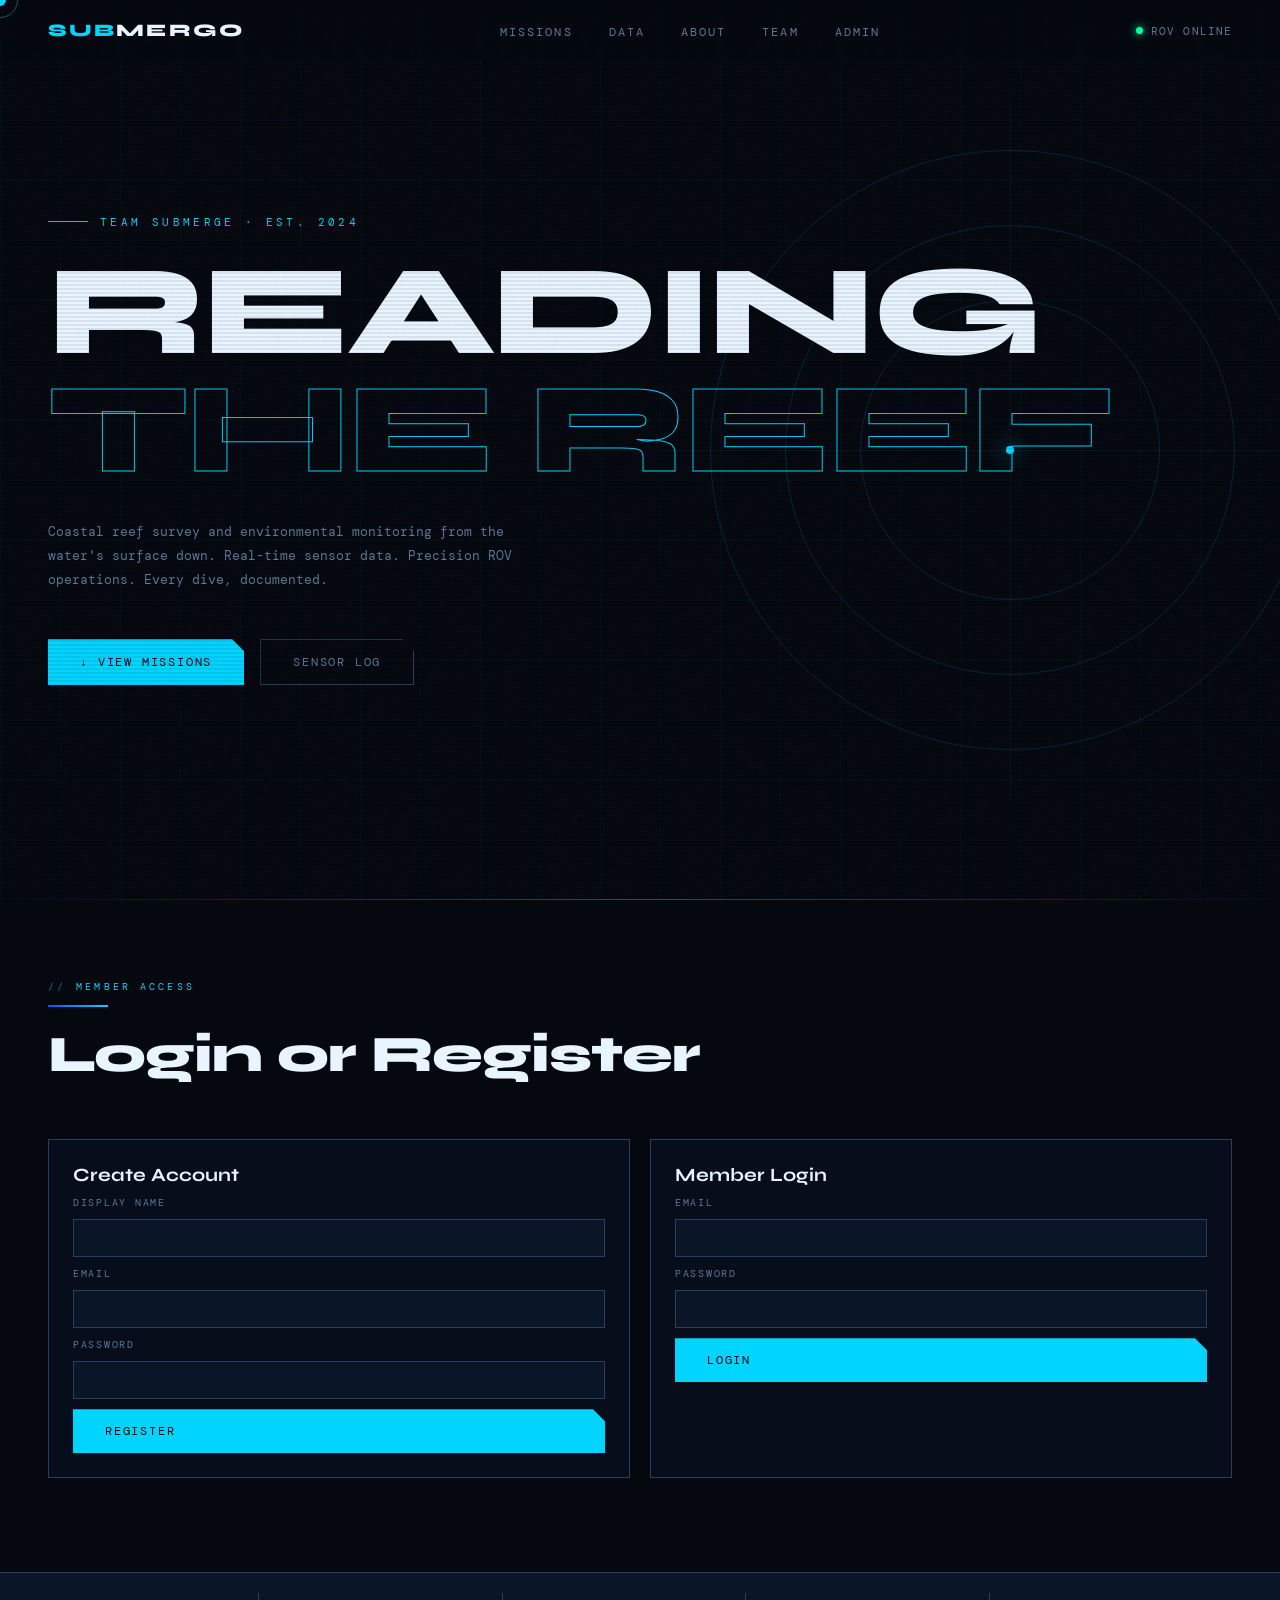
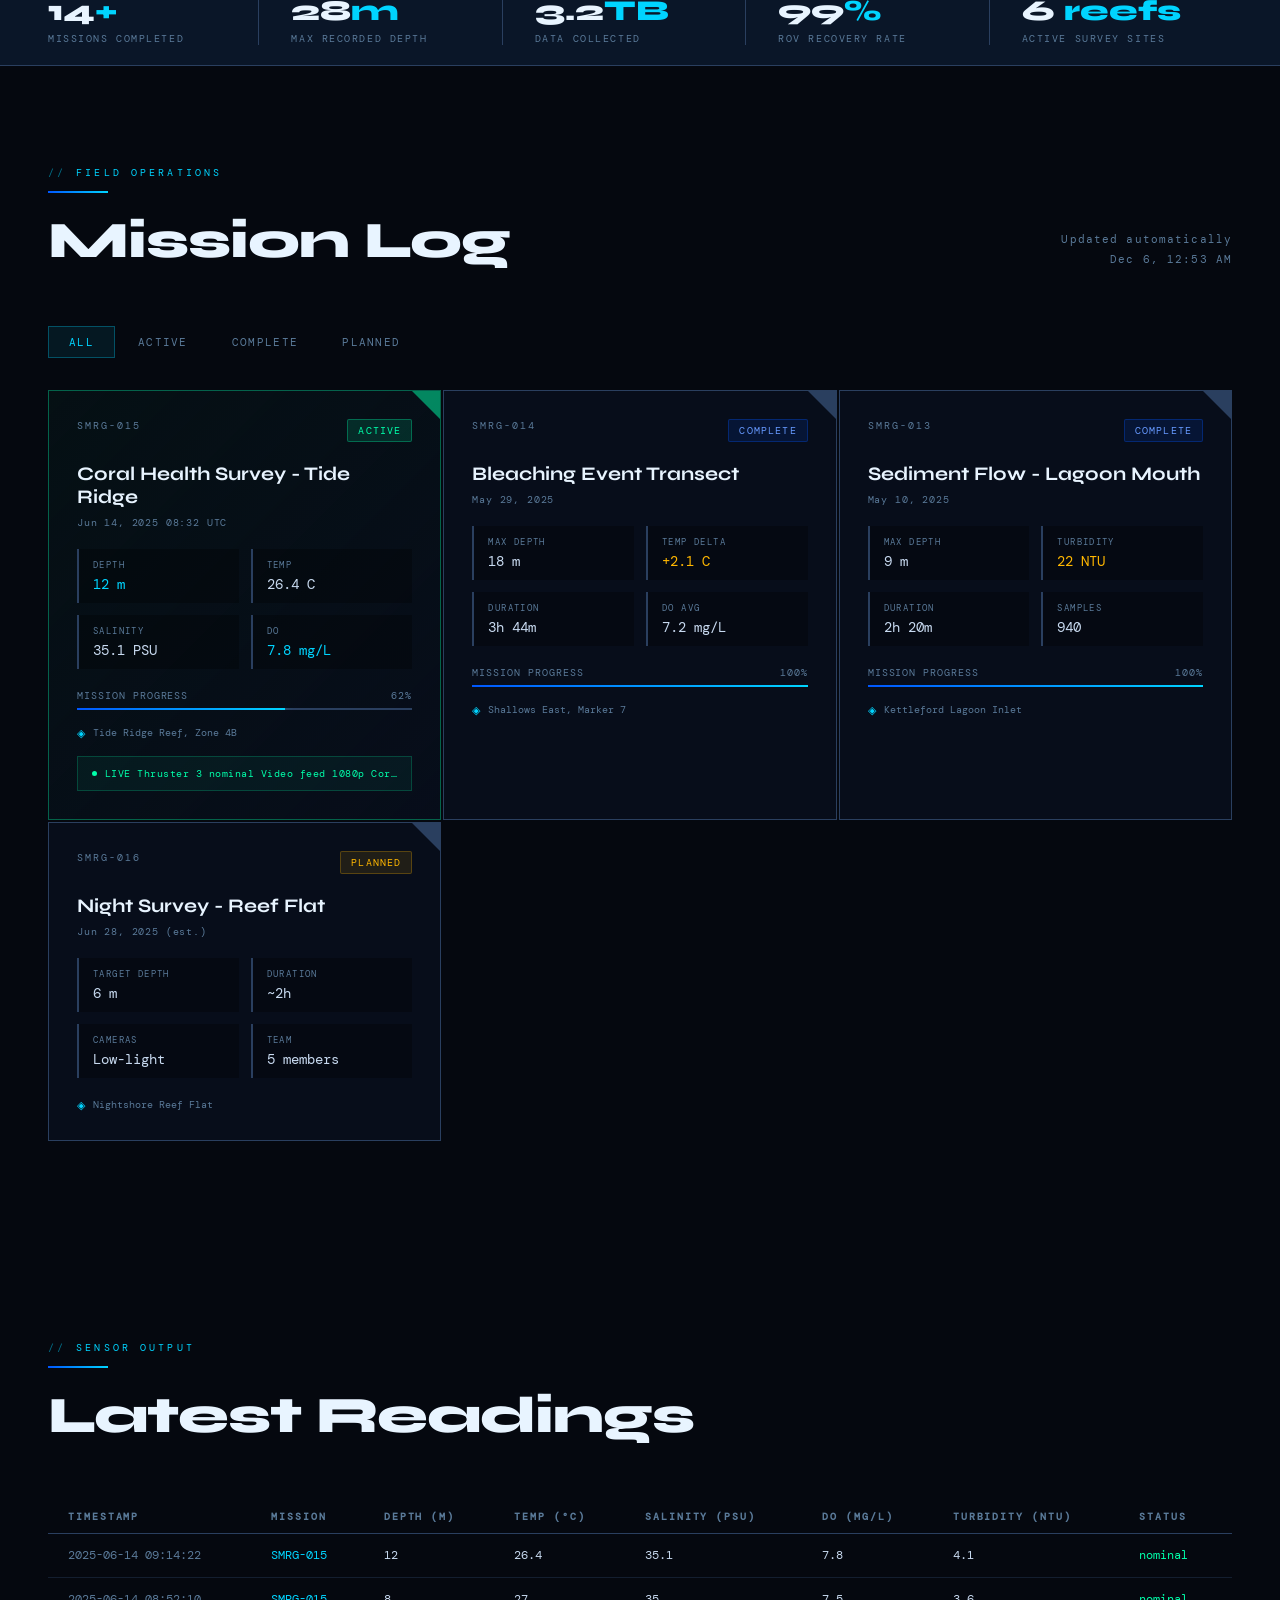
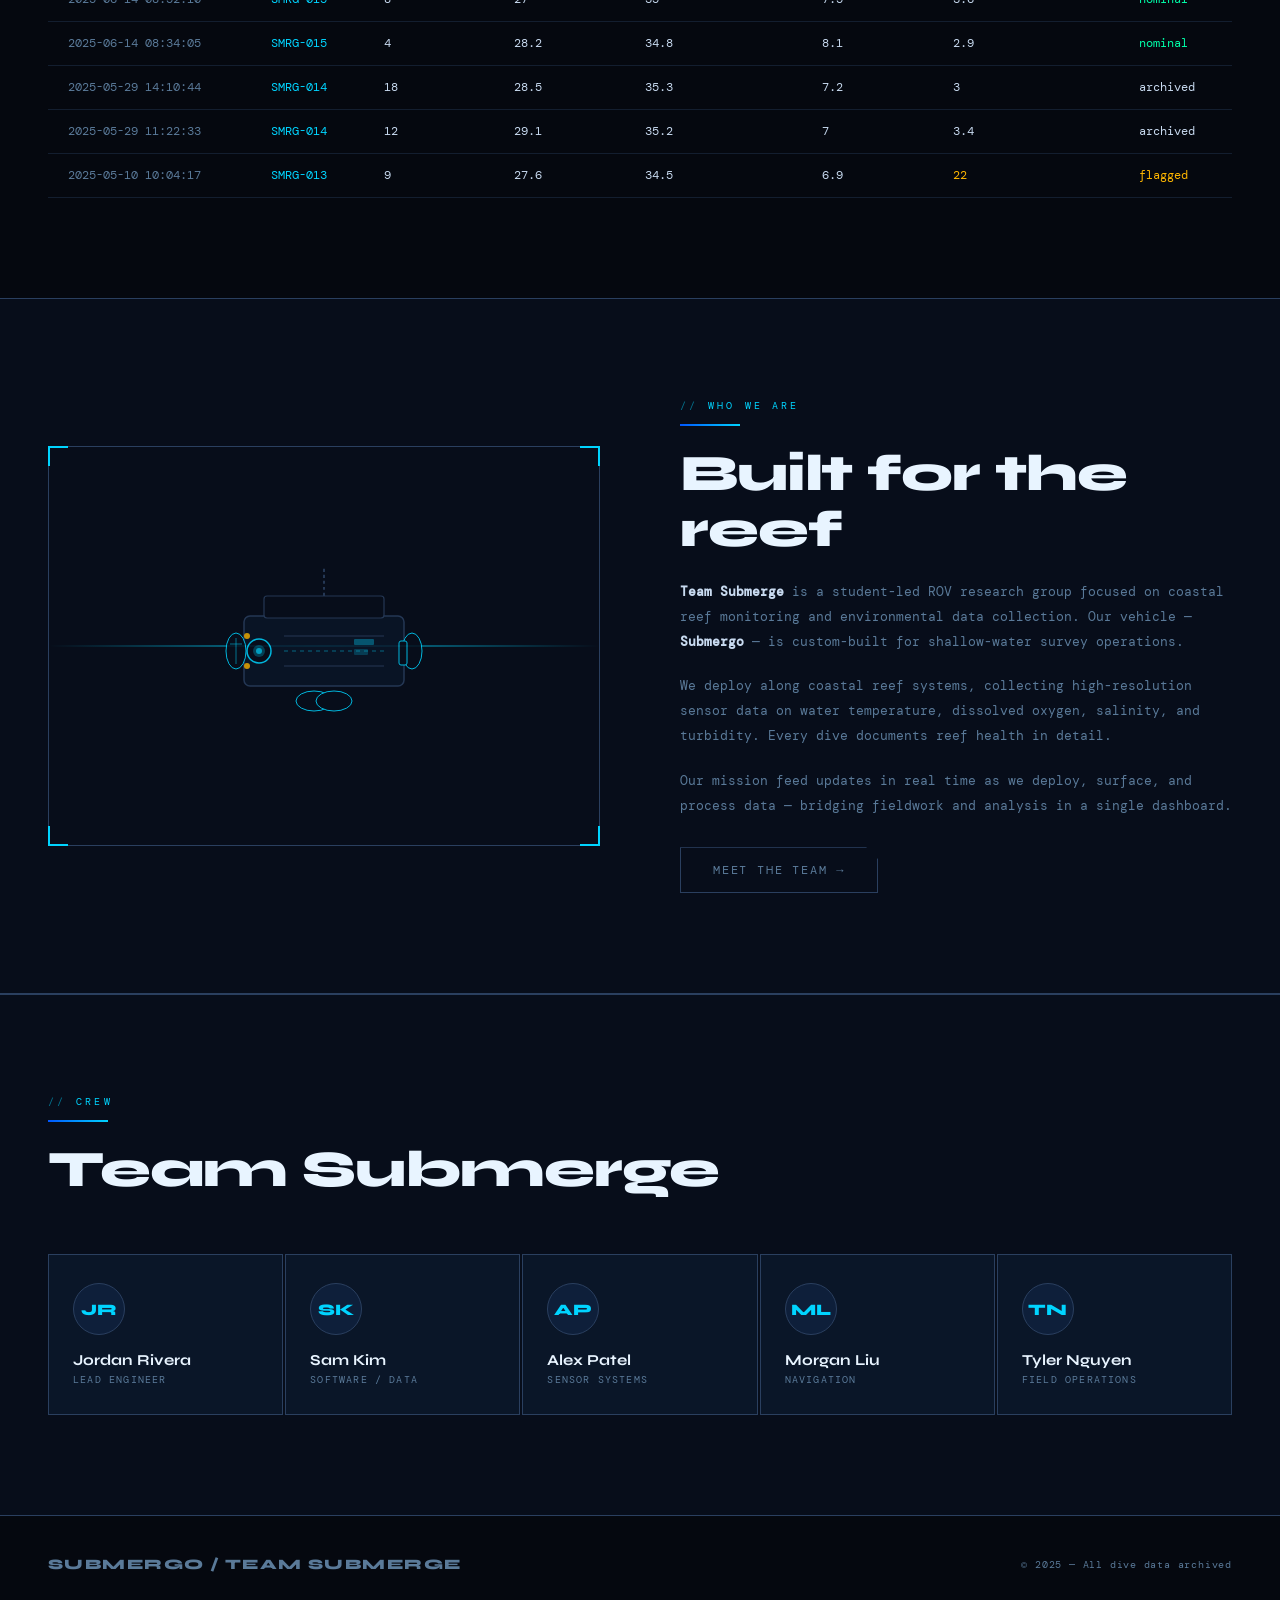
==== commit 85d94e25: "Add .nojekyll to speed static site deploys" ====
--- a/index.html
+++ b/index.html
@@ -32,6 +32,60 @@
     <div class="hero-cta">
       <a class="btn-primary" href="#missions">&#8595; View Missions</a>
       <a class="btn-ghost" href="#data">Sensor Log</a>
+    </div>
+  </section>
+  <section id="member-auth">
+    <div class="section-header">
+      <div><div class="section-tag">Member Access</div><div class="section-divider"></div><h2>Login or Register</h2></div>
+    </div>
+    <div class="auth-grid">
+      <form class="auth-card" id="register-form">
+        <h3>Create Account</h3>
+        <label class="form-label">Display Name</label>
+        <input class="form-input" id="reg-name" required />
+        <label class="form-label">Email</label>
+        <input class="form-input" id="reg-email" type="email" required />
+        <label class="form-label">Password</label>
+        <input class="form-input" id="reg-password" type="password" required />
+        <button class="btn-primary" type="submit">Register</button>
+      </form>
+      <form class="auth-card" id="member-login-form">
+        <h3>Member Login</h3>
+        <label class="form-label">Email</label>
+        <input class="form-input" id="login-email" type="email" required />
+        <label class="form-label">Password</label>
+        <input class="form-input" id="login-password" type="password" required />
+        <button class="btn-primary" type="submit">Login</button>
+      </form>
+    </div>
+    <div id="member-auth-msg"></div>
+  </section>
+  <section id="member-home" style="display:none;">
+    <div class="section-tag">Personal Homepage</div><div class="section-divider"></div>
+    <h2 id="member-home-title">Welcome</h2>
+    <div class="member-tabs">
+      <button class="filter-btn active" data-member-tab="chat">Chat</button>
+      <button class="filter-btn" data-member-tab="rov">Live ROV Feed</button>
+    </div>
+    <div id="member-tab-chat" class="member-tab-panel active">
+      <div class="chat-shell">
+        <div id="chat-messages"></div>
+        <form id="chat-form" class="chat-form">
+          <input id="chat-input" class="form-input" placeholder="Type a message..." />
+          <button class="btn-primary" type="submit">Send</button>
+        </form>
+      </div>
+    </div>
+    <div id="member-tab-rov" class="member-tab-panel">
+      <div class="rov-live-card">
+        <h3>ROV Live Feed</h3>
+        <p>Stream status: <span class="td-success">ONLINE</span></p>
+        <div class="feed-placeholder">LIVE CAMERA FEED PLACEHOLDER</div>
+      </div>
+    </div>
+    <div class="recent-news">
+      <h3>Recent News</h3>
+      <ul id="member-news-list"></ul>
     </div>
   </section>
   <div class="stats-strip">
--- a/submergo.css
+++ b/submergo.css
@@ -355,3 +355,22 @@
 #admin-site .sensor-table-editor th {
   font-size: 0.52rem !important;
 }
+
+#member-auth,#member-home{padding:80px 48px;}
+.auth-grid{display:grid;grid-template-columns:1fr 1fr;gap:20px;}
+.auth-card{background:var(--deep);border:1px solid var(--muted);padding:24px;display:flex;flex-direction:column;gap:10px;}
+.auth-card h3{font-family:'Syne',sans-serif;color:var(--white);}
+#member-auth-msg{margin-top:14px;font-size:.75rem;color:var(--accent);}
+.member-tabs{display:flex;gap:8px;margin:20px 0;}
+.member-tab-panel{display:none;}
+.member-tab-panel.active{display:block;}
+.chat-shell{background:var(--deep);border:1px solid var(--muted);padding:16px;}
+#chat-messages{min-height:180px;max-height:260px;overflow:auto;margin-bottom:12px;display:flex;flex-direction:column;gap:8px;}
+.chat-msg{background:rgba(0,212,255,.06);border:1px solid rgba(0,212,255,.25);padding:8px 10px;font-size:.72rem;}
+.chat-form{display:flex;gap:8px;}
+.rov-live-card{background:var(--deep);border:1px solid var(--muted);padding:20px;}
+.feed-placeholder{height:220px;border:1px dashed var(--accent);display:flex;align-items:center;justify-content:center;color:var(--text-dim);margin-top:12px;}
+.recent-news{margin-top:24px;background:var(--deep);border:1px solid var(--muted);padding:20px;}
+.recent-news h3{font-family:'Syne',sans-serif;color:var(--white);margin-bottom:10px;}
+.recent-news li{font-size:.72rem;color:var(--text-dim);margin:6px 0;}
+@media(max-width:900px){.auth-grid{grid-template-columns:1fr;}#member-auth,#member-home{padding:60px 24px;}}
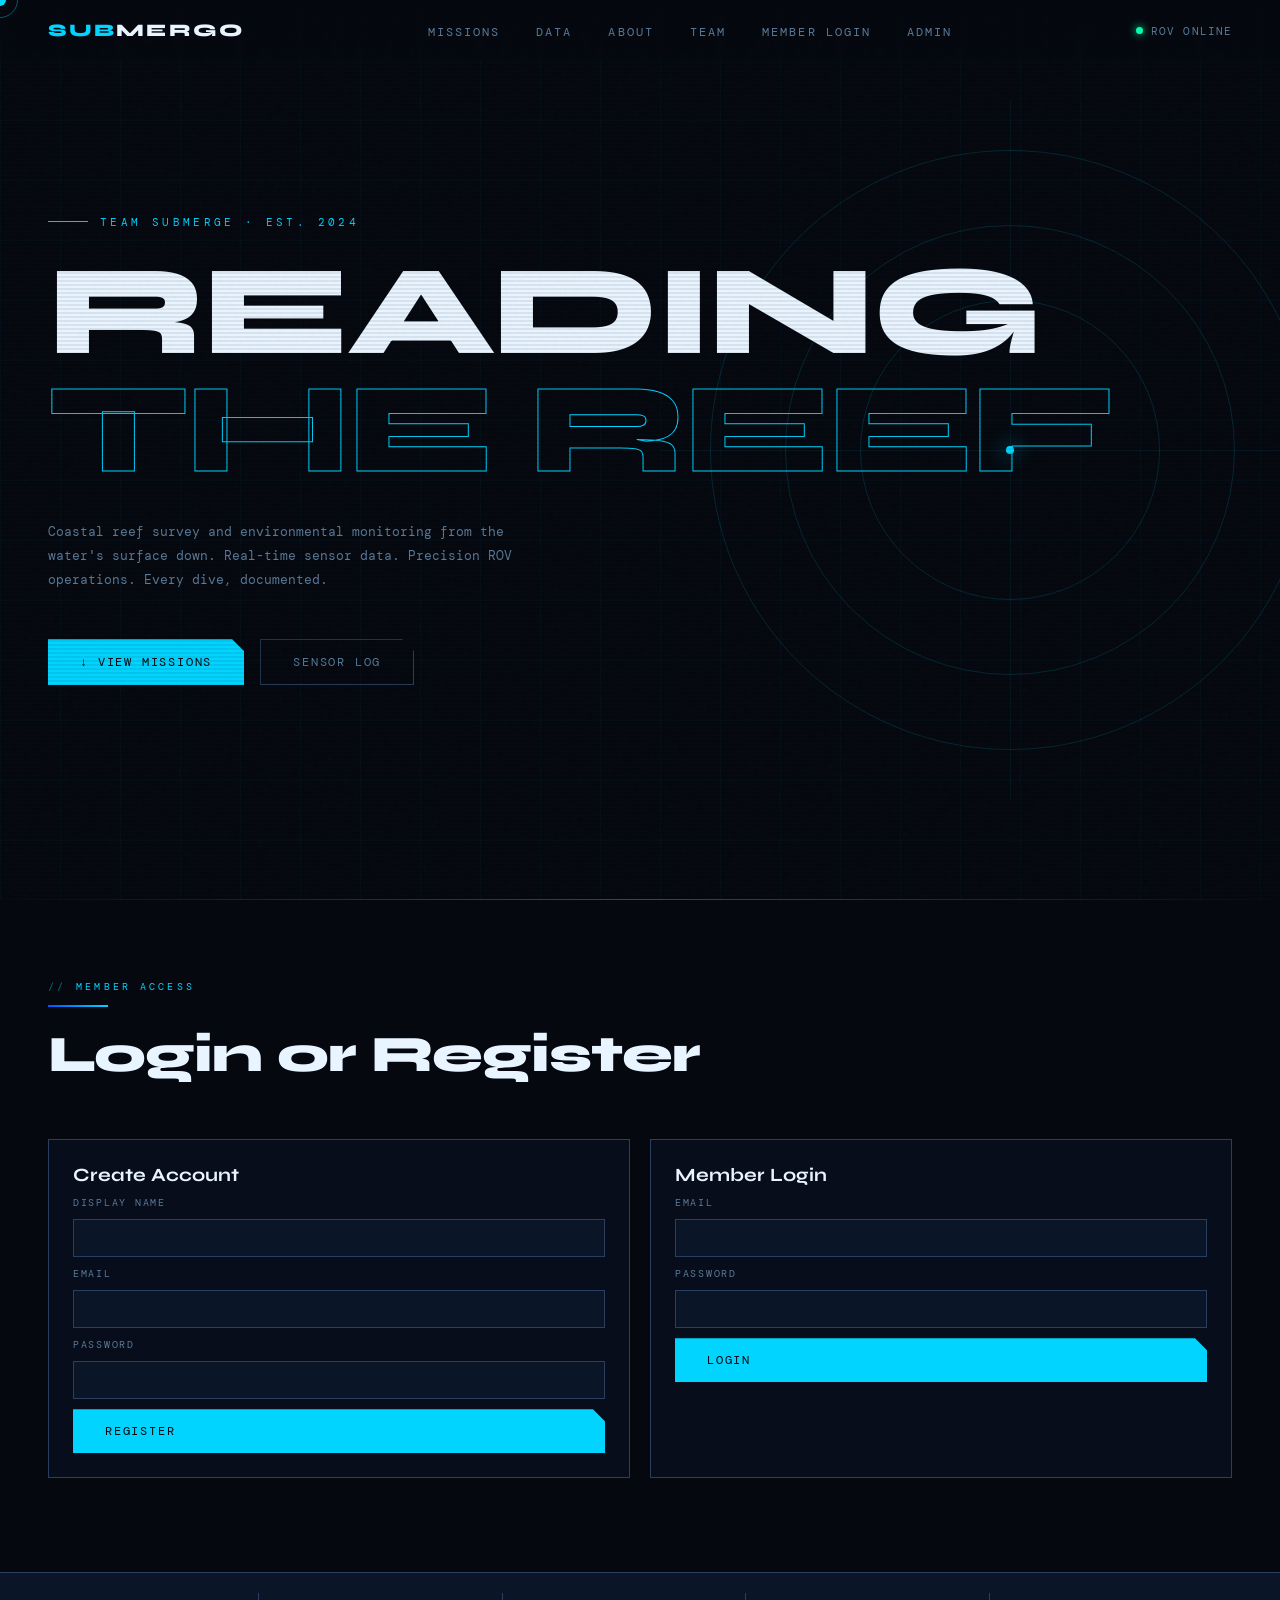
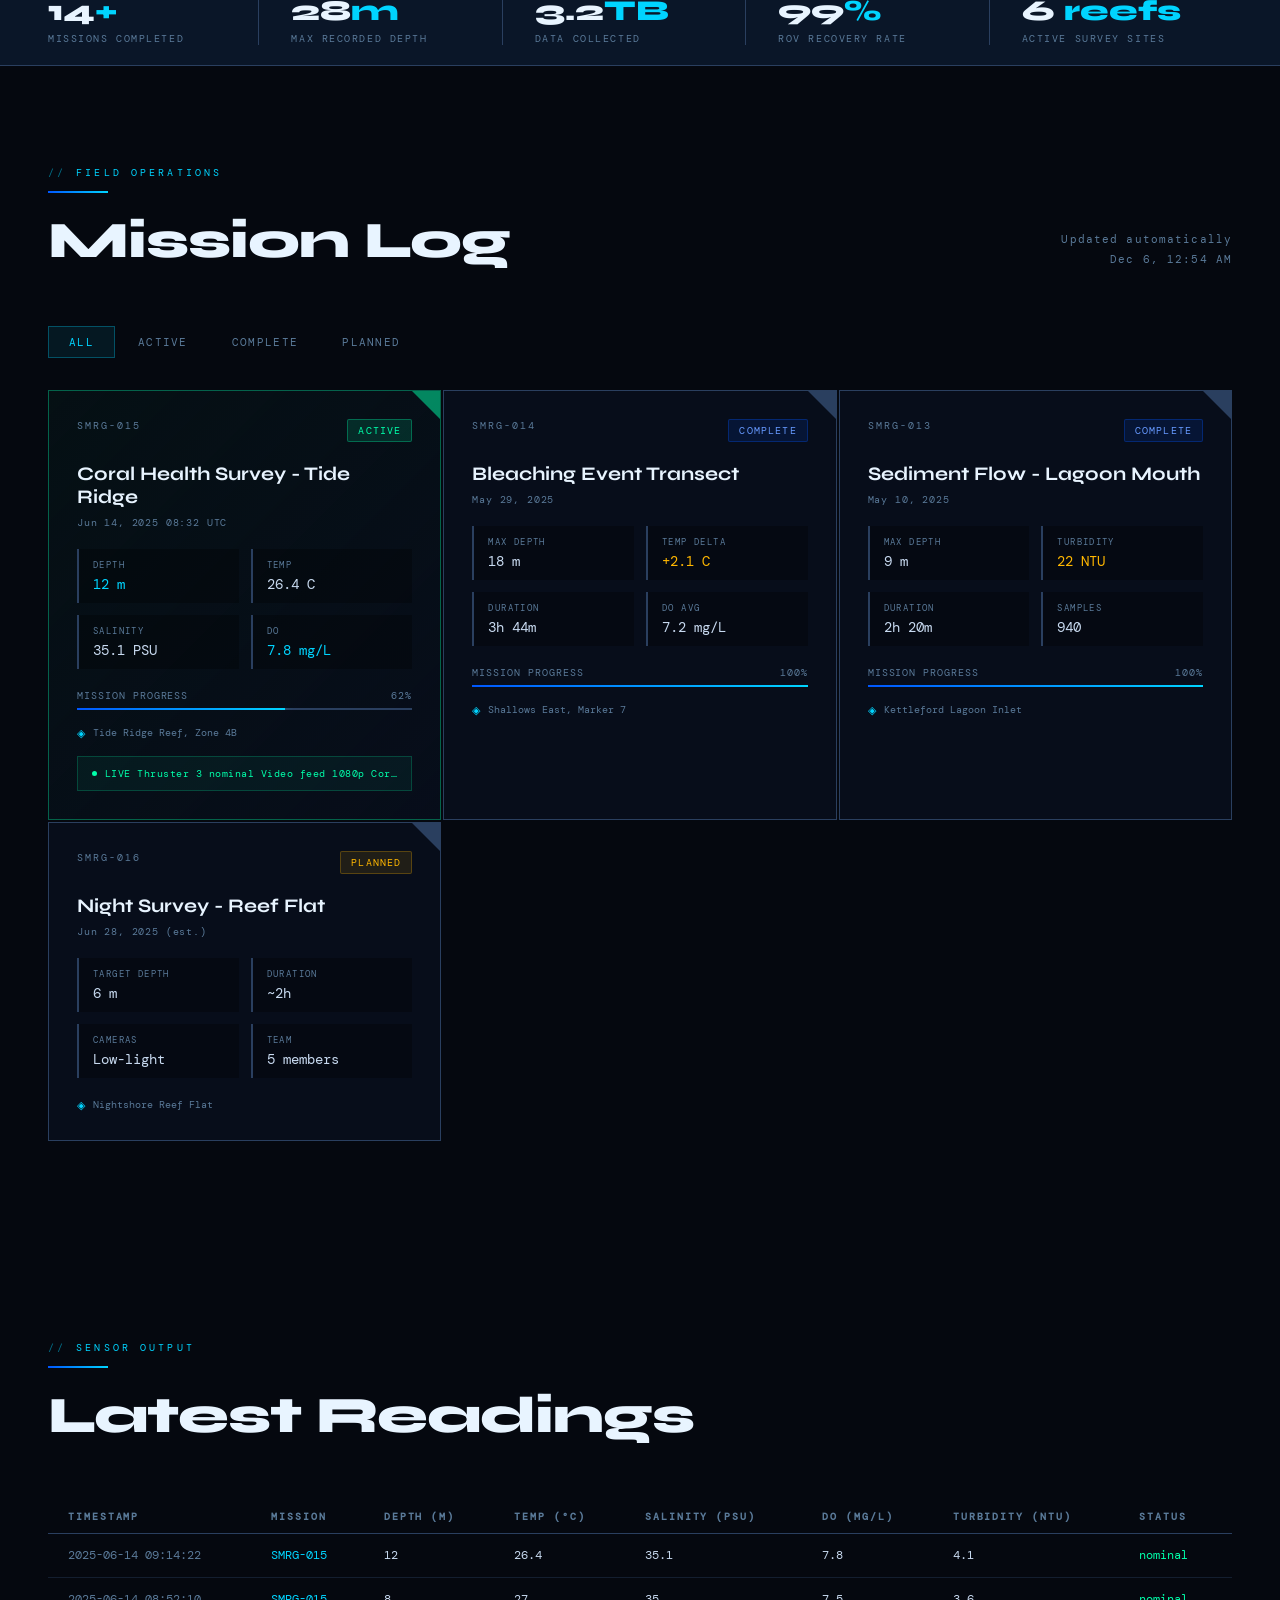
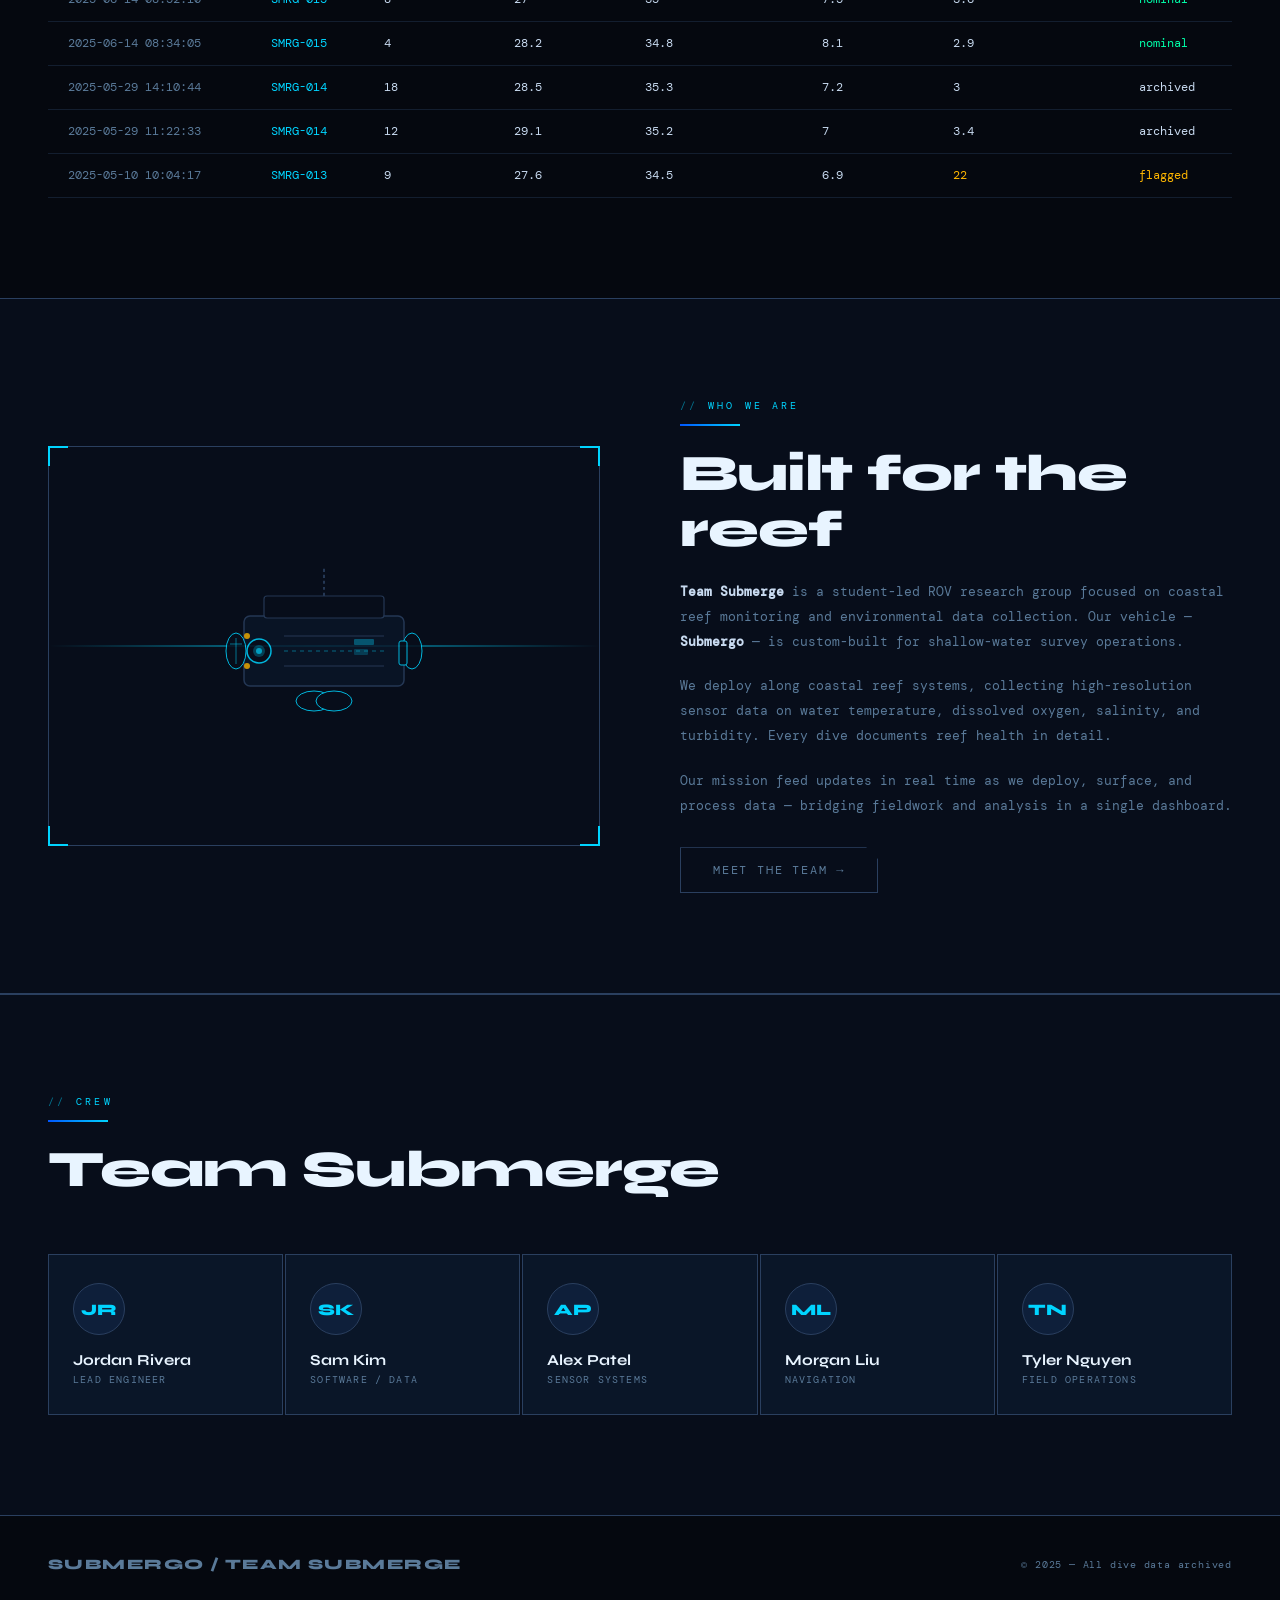
==== commit 6f858798: "Move member login to top nav and hide public content after login" ====
--- a/index.html
+++ b/index.html
@@ -18,7 +18,7 @@
     <a class="nav-logo" href="#"><span>SUB</span>MERGO</a>
     <ul class="nav-links">
       <li><a href="#missions">Missions</a></li><li><a href="#data">Data</a></li>
-      <li><a href="#about">About</a></li><li><a href="#team">Team</a></li><li><a href="?admin">Admin</a></li>
+      <li><a href="#about">About</a></li><li><a href="#team">Team</a></li><li><a href="#member-auth">Member Login</a></li><li><a href="?admin">Admin</a></li>
     </ul>
     <div class="nav-status"><div class="status-dot"></div><span>ROV ONLINE</span></div>
   </nav>
@@ -63,6 +63,7 @@
   <section id="member-home" style="display:none;">
     <div class="section-tag">Personal Homepage</div><div class="section-divider"></div>
     <h2 id="member-home-title">Welcome</h2>
+    <button class="btn-ghost" id="member-logout-btn" type="button">Log out</button>
     <div class="member-tabs">
       <button class="filter-btn active" data-member-tab="chat">Chat</button>
       <button class="filter-btn" data-member-tab="rov">Live ROV Feed</button>
--- a/submergo.css
+++ b/submergo.css
@@ -374,3 +374,13 @@
 .recent-news h3{font-family:'Syne',sans-serif;color:var(--white);margin-bottom:10px;}
 .recent-news li{font-size:.72rem;color:var(--text-dim);margin:6px 0;}
 @media(max-width:900px){.auth-grid{grid-template-columns:1fr;}#member-auth,#member-home{padding:60px 24px;}}
+
+body.member-logged-in #hero,
+body.member-logged-in .stats-strip,
+body.member-logged-in #missions,
+body.member-logged-in #data,
+body.member-logged-in #about,
+body.member-logged-in #team,
+body.member-logged-in footer,
+body.member-logged-in #member-auth {display:none !important;}
+body.member-logged-in #member-home {display:block !important; padding-top:130px;}
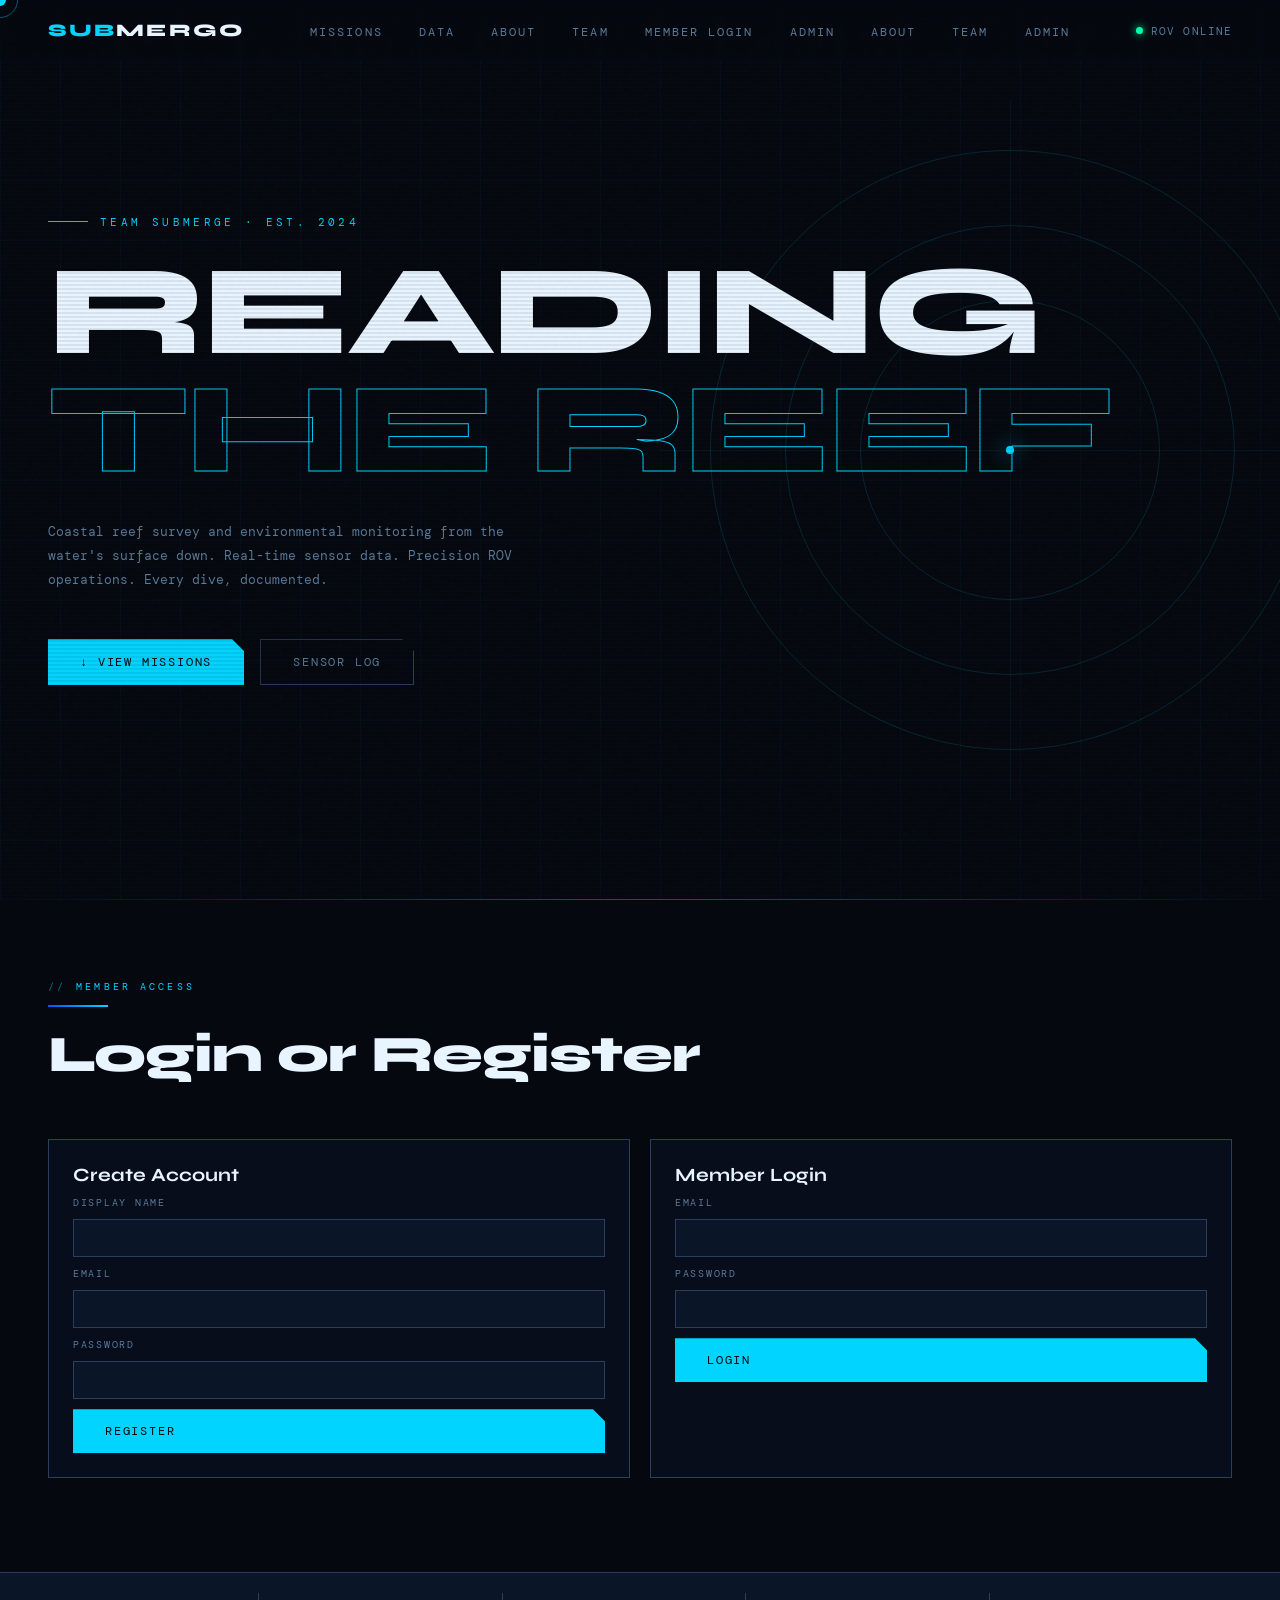
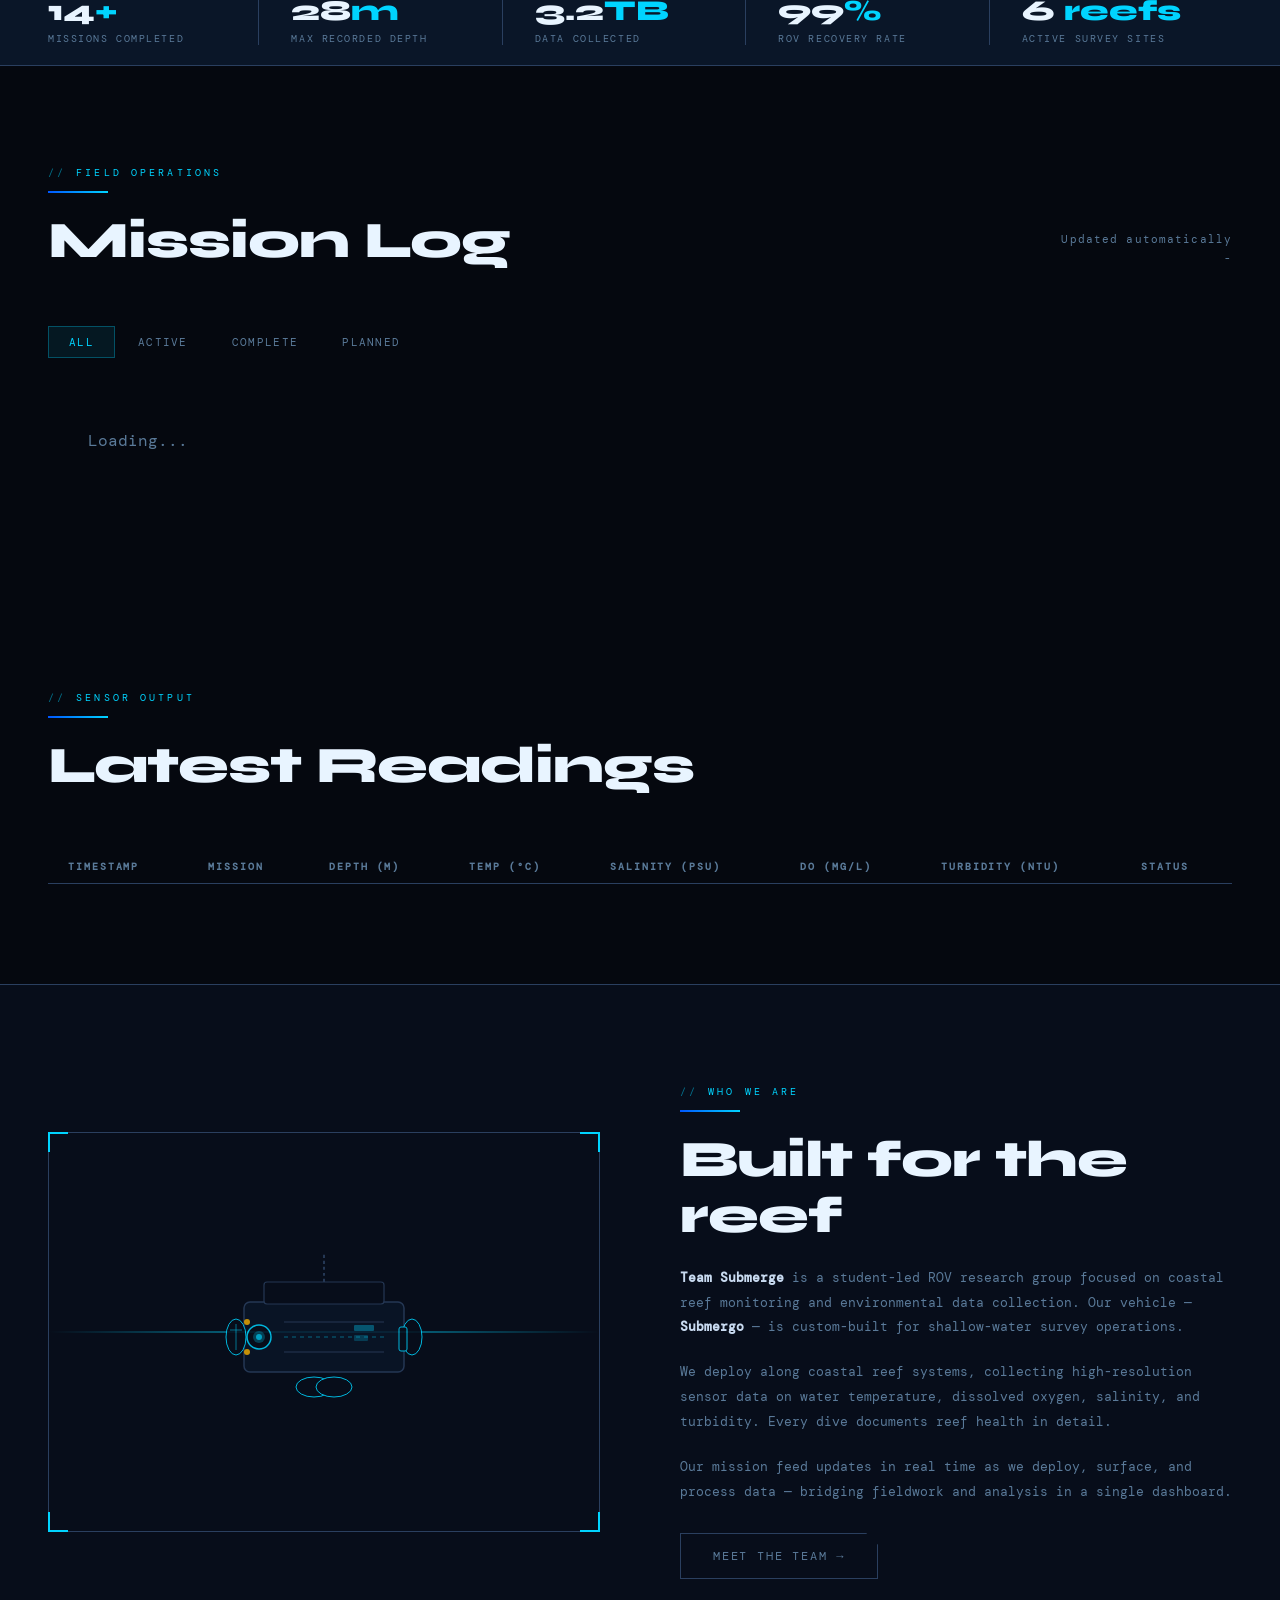
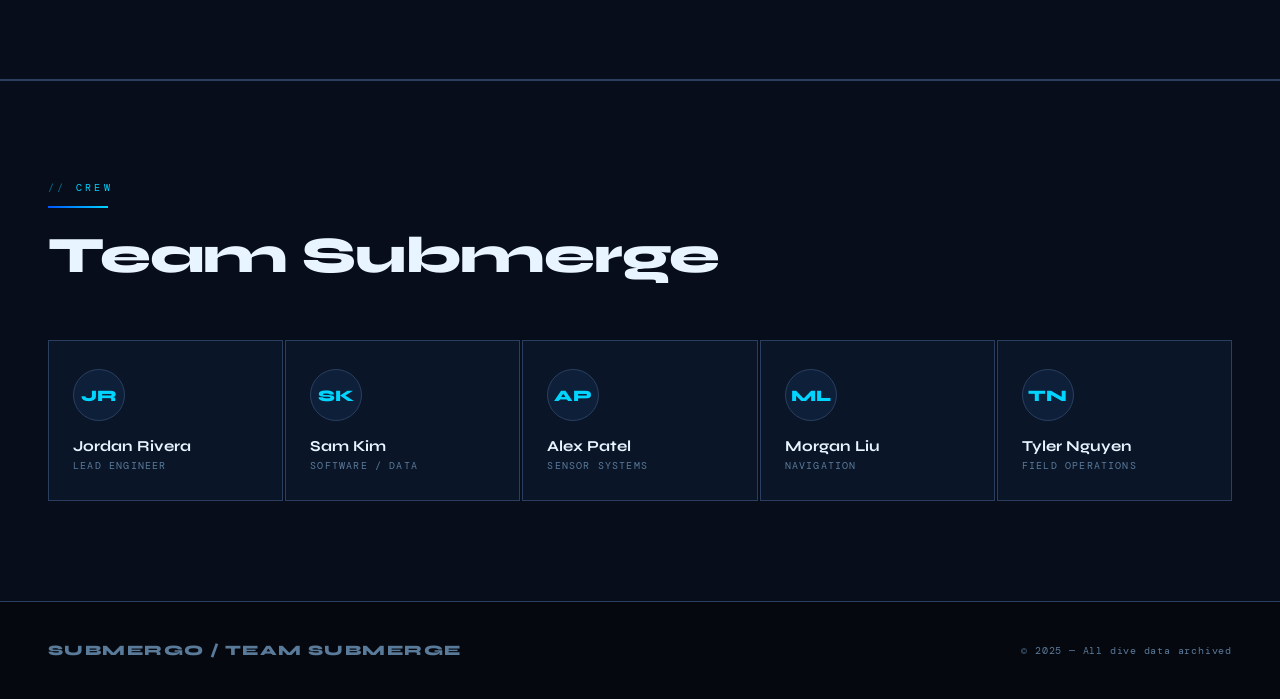
==== commit 3f9a411c: "Merge branch 'main' into codex/split-one-giant-file-into-smaller-files" ====
--- a/index.html
+++ b/index.html
@@ -19,6 +19,7 @@
     <ul class="nav-links">
       <li><a href="#missions">Missions</a></li><li><a href="#data">Data</a></li>
       <li><a href="#about">About</a></li><li><a href="#team">Team</a></li><li><a href="#member-auth">Member Login</a></li><li><a href="?admin">Admin</a></li>
+      <li><a href="#about">About</a></li><li><a href="#team">Team</a></li><li><a href="?admin">Admin</a></li>
     </ul>
     <div class="nav-status"><div class="status-dot"></div><span>ROV ONLINE</span></div>
   </nav>
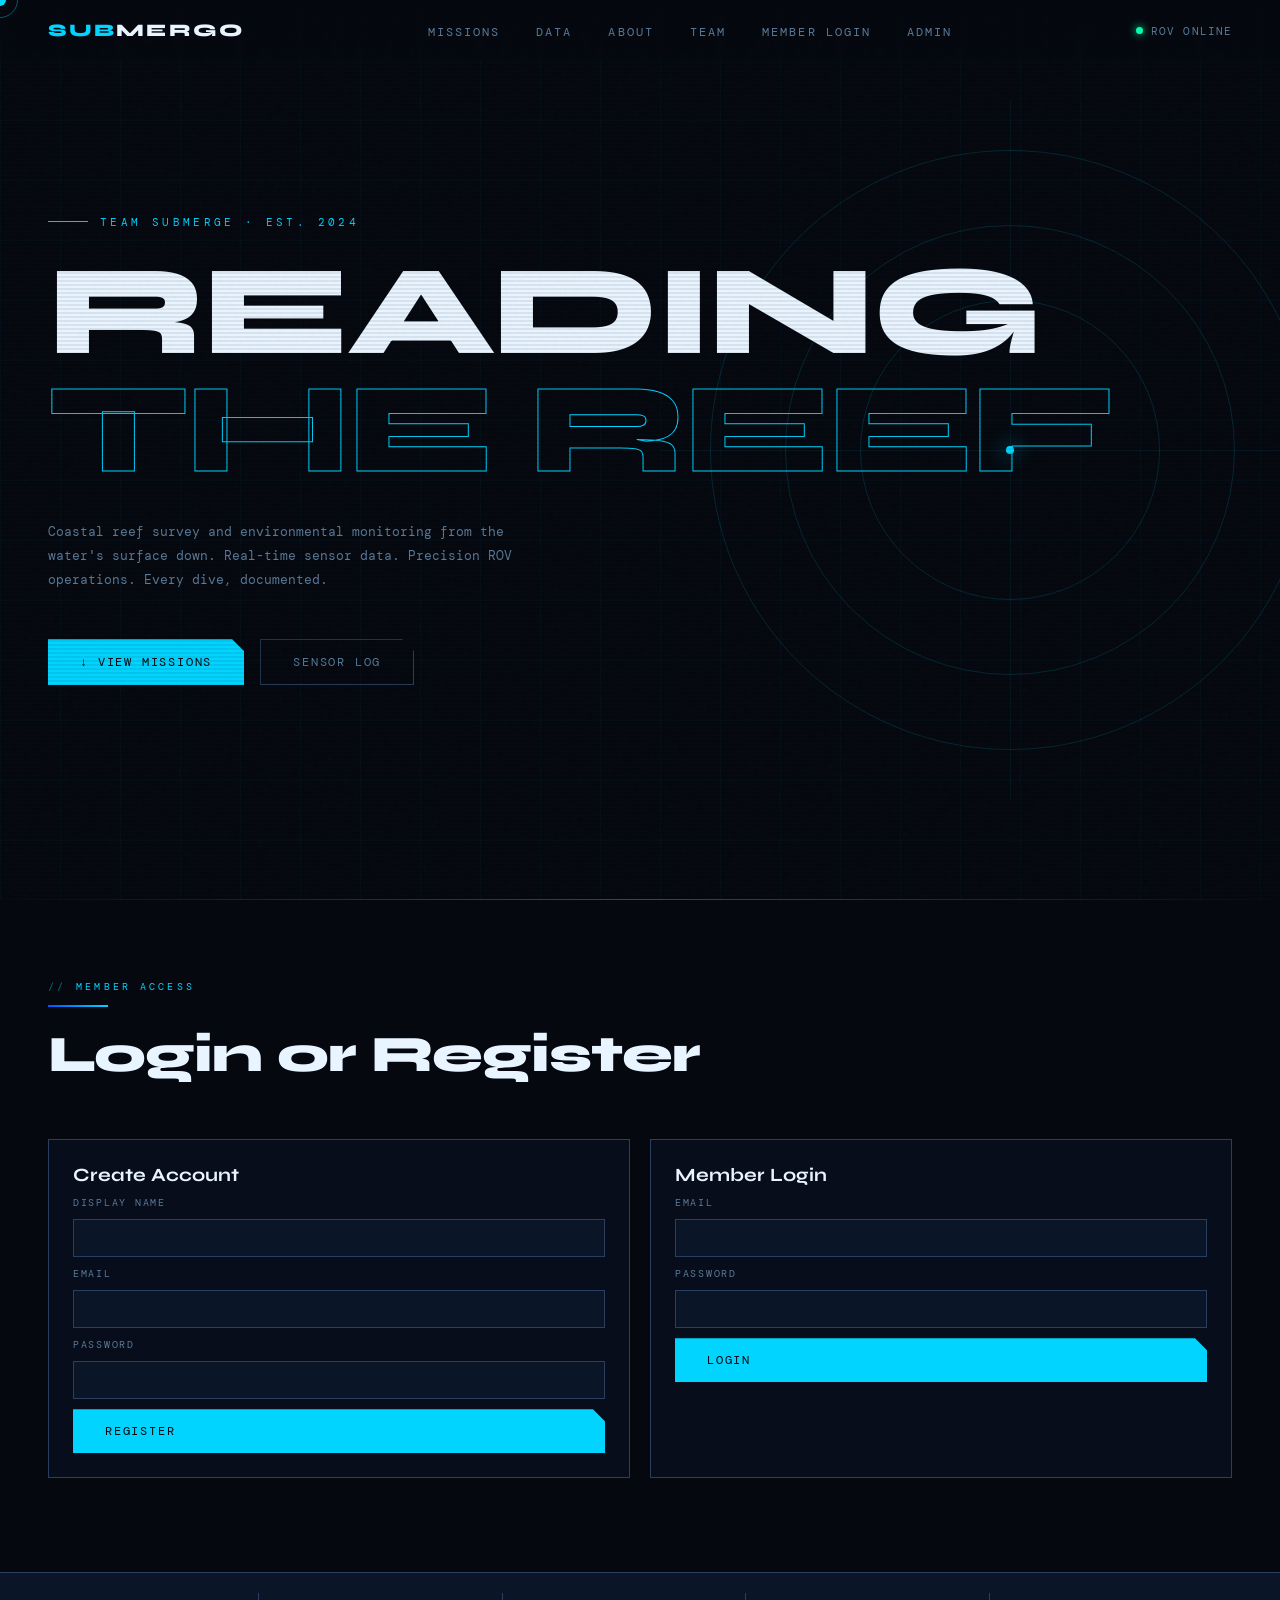
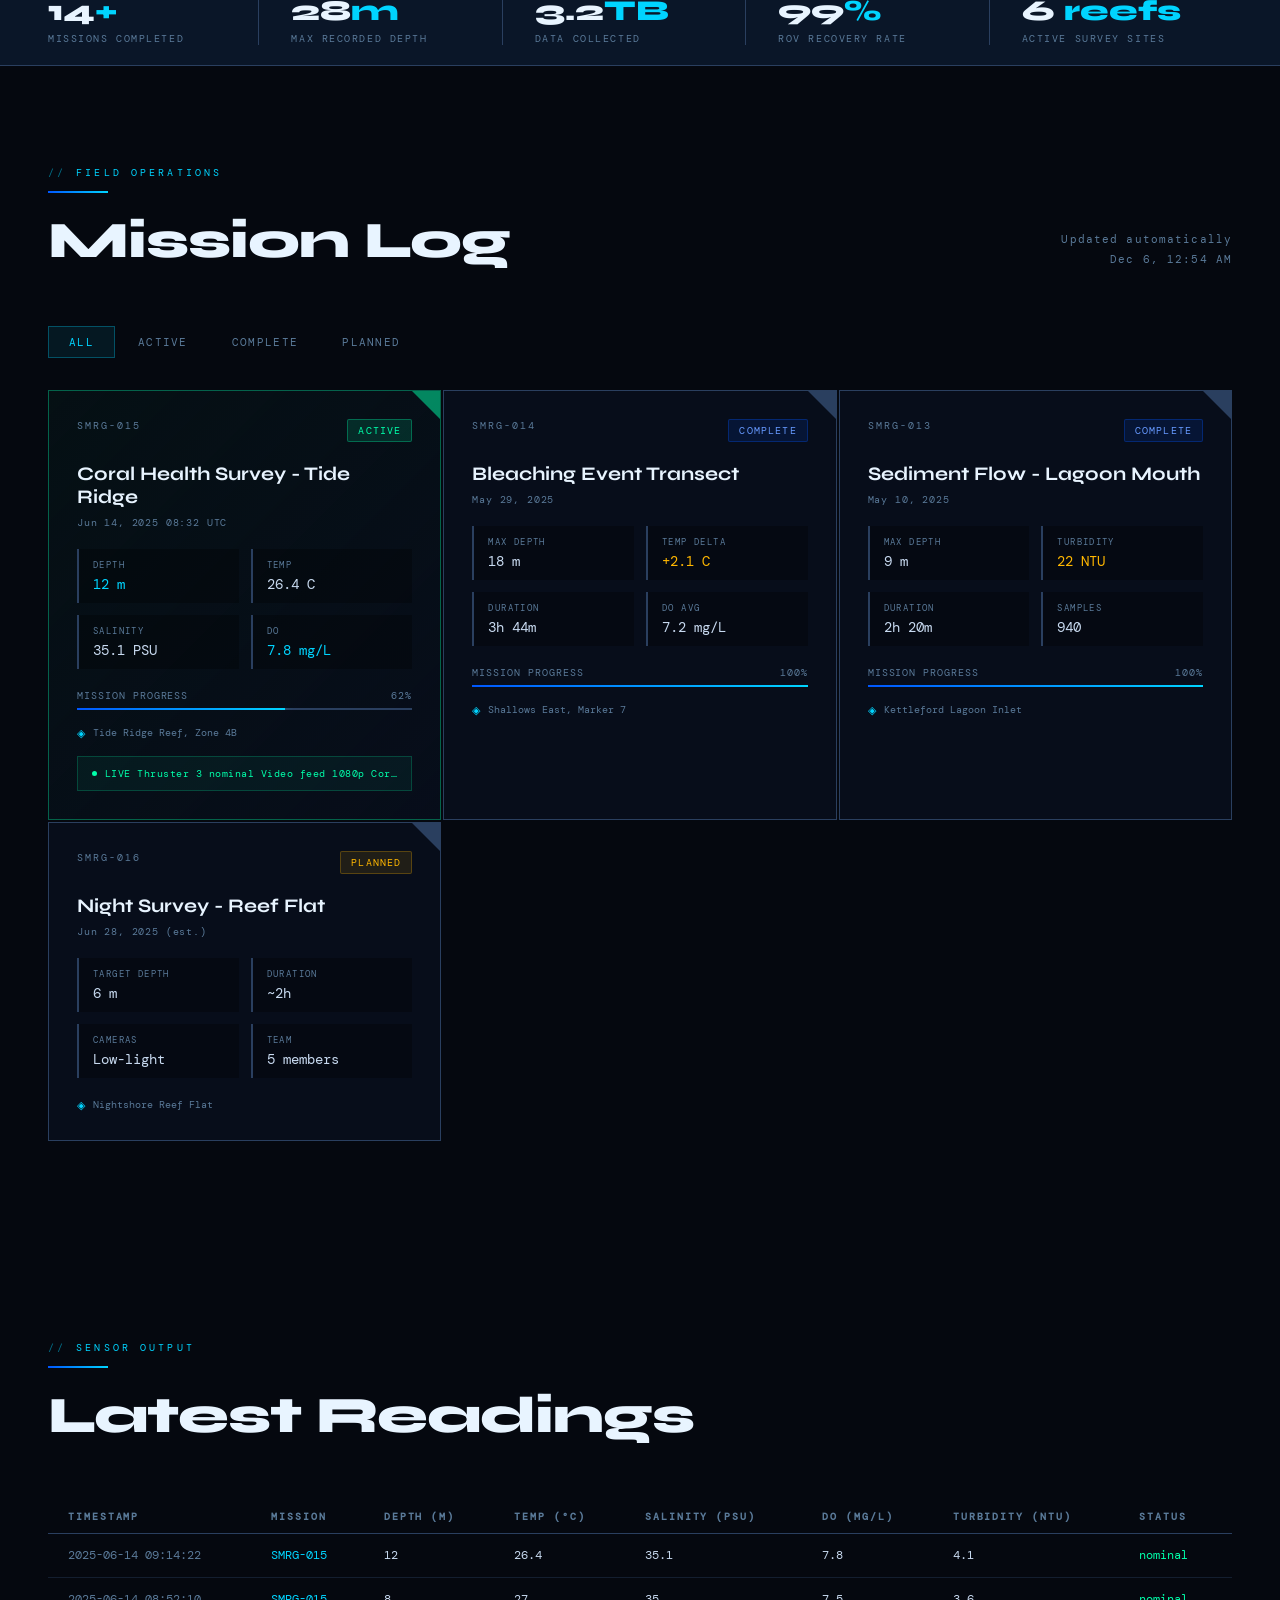
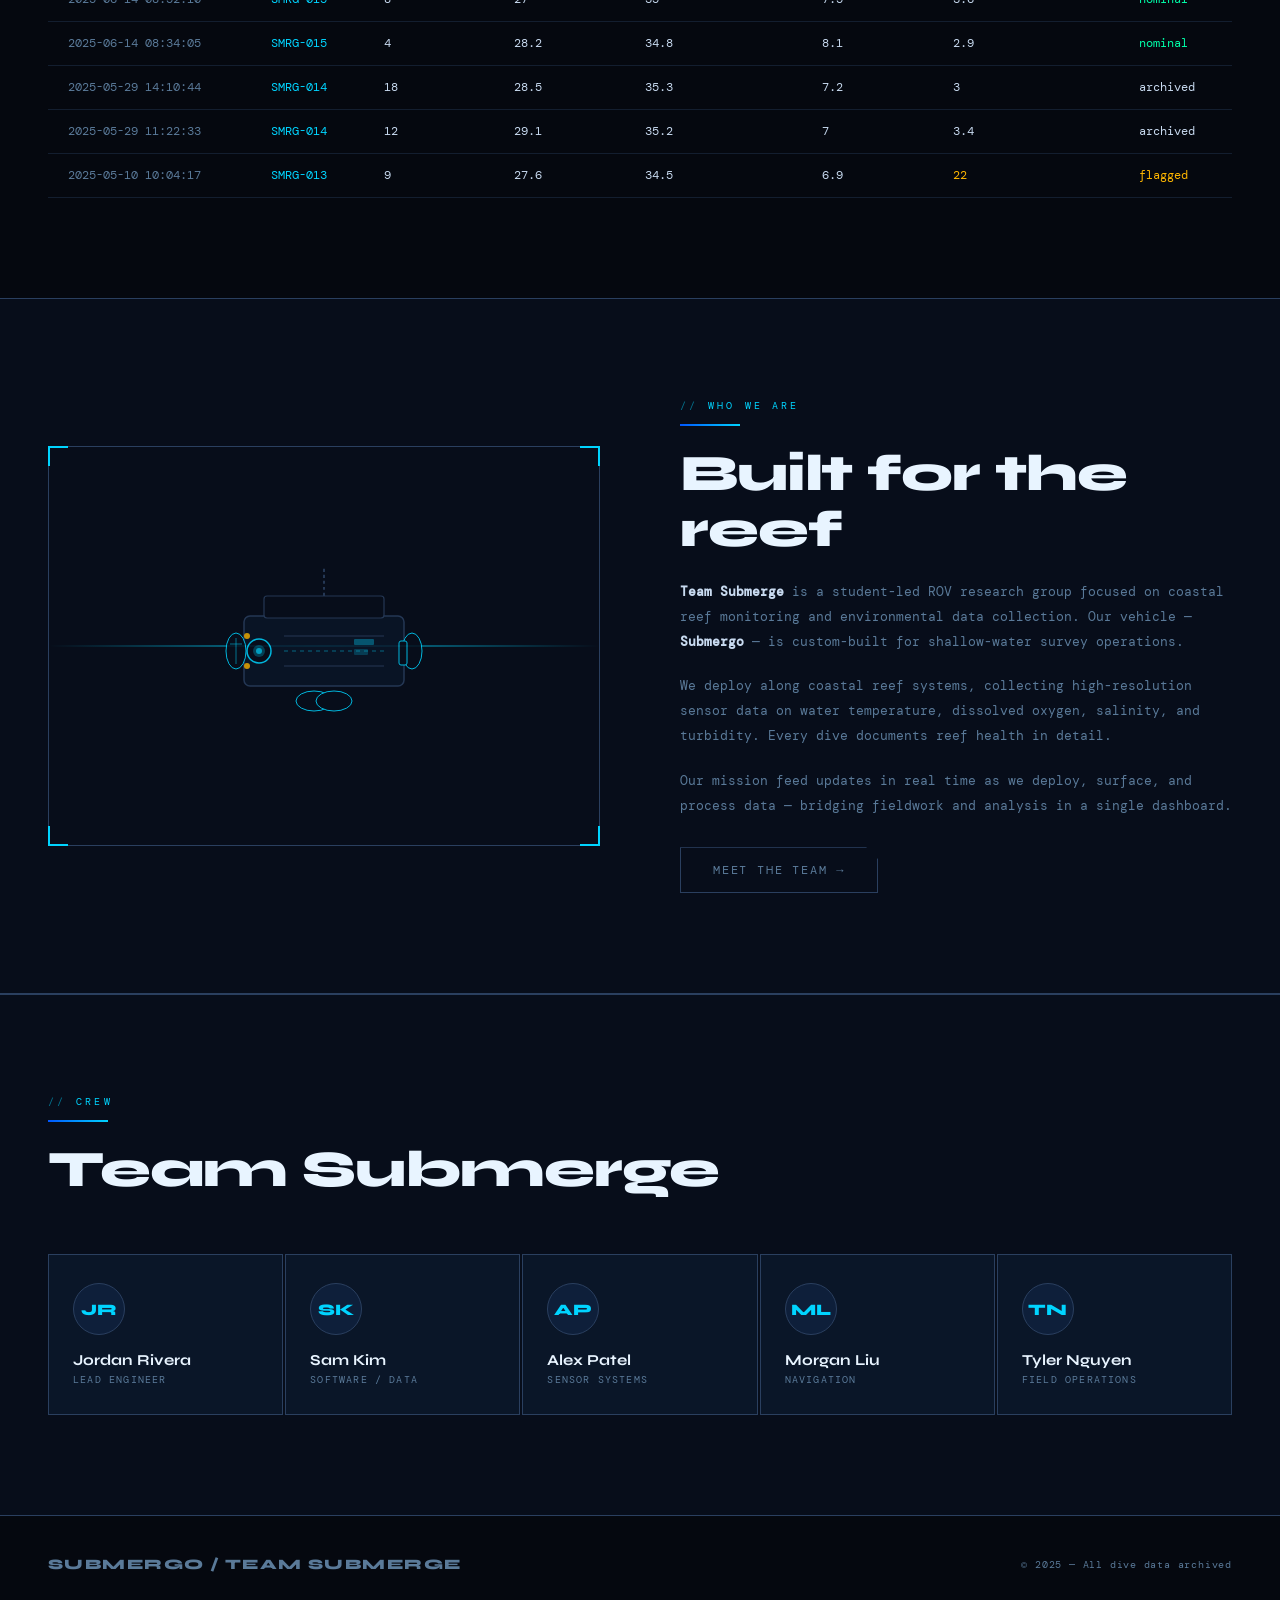
==== commit 647e34d8: "Move personal homepage to separate member page and fix login flow" ====
--- a/index.html
+++ b/index.html
@@ -19,7 +19,6 @@
     <ul class="nav-links">
       <li><a href="#missions">Missions</a></li><li><a href="#data">Data</a></li>
       <li><a href="#about">About</a></li><li><a href="#team">Team</a></li><li><a href="#member-auth">Member Login</a></li><li><a href="?admin">Admin</a></li>
-      <li><a href="#about">About</a></li><li><a href="#team">Team</a></li><li><a href="?admin">Admin</a></li>
     </ul>
     <div class="nav-status"><div class="status-dot"></div><span>ROV ONLINE</span></div>
   </nav>
@@ -61,35 +60,7 @@
     </div>
     <div id="member-auth-msg"></div>
   </section>
-  <section id="member-home" style="display:none;">
-    <div class="section-tag">Personal Homepage</div><div class="section-divider"></div>
-    <h2 id="member-home-title">Welcome</h2>
-    <button class="btn-ghost" id="member-logout-btn" type="button">Log out</button>
-    <div class="member-tabs">
-      <button class="filter-btn active" data-member-tab="chat">Chat</button>
-      <button class="filter-btn" data-member-tab="rov">Live ROV Feed</button>
-    </div>
-    <div id="member-tab-chat" class="member-tab-panel active">
-      <div class="chat-shell">
-        <div id="chat-messages"></div>
-        <form id="chat-form" class="chat-form">
-          <input id="chat-input" class="form-input" placeholder="Type a message..." />
-          <button class="btn-primary" type="submit">Send</button>
-        </form>
-      </div>
-    </div>
-    <div id="member-tab-rov" class="member-tab-panel">
-      <div class="rov-live-card">
-        <h3>ROV Live Feed</h3>
-        <p>Stream status: <span class="td-success">ONLINE</span></p>
-        <div class="feed-placeholder">LIVE CAMERA FEED PLACEHOLDER</div>
-      </div>
-    </div>
-    <div class="recent-news">
-      <h3>Recent News</h3>
-      <ul id="member-news-list"></ul>
-    </div>
-  </section>
+  
   <div class="stats-strip">
     <div class="stat-item"><div class="stat-num">14<span class="accent">+</span></div><div class="stat-desc">Missions Completed</div></div>
     <div class="stat-item"><div class="stat-num">28<span class="accent">m</span></div><div class="stat-desc">Max Recorded Depth</div></div>
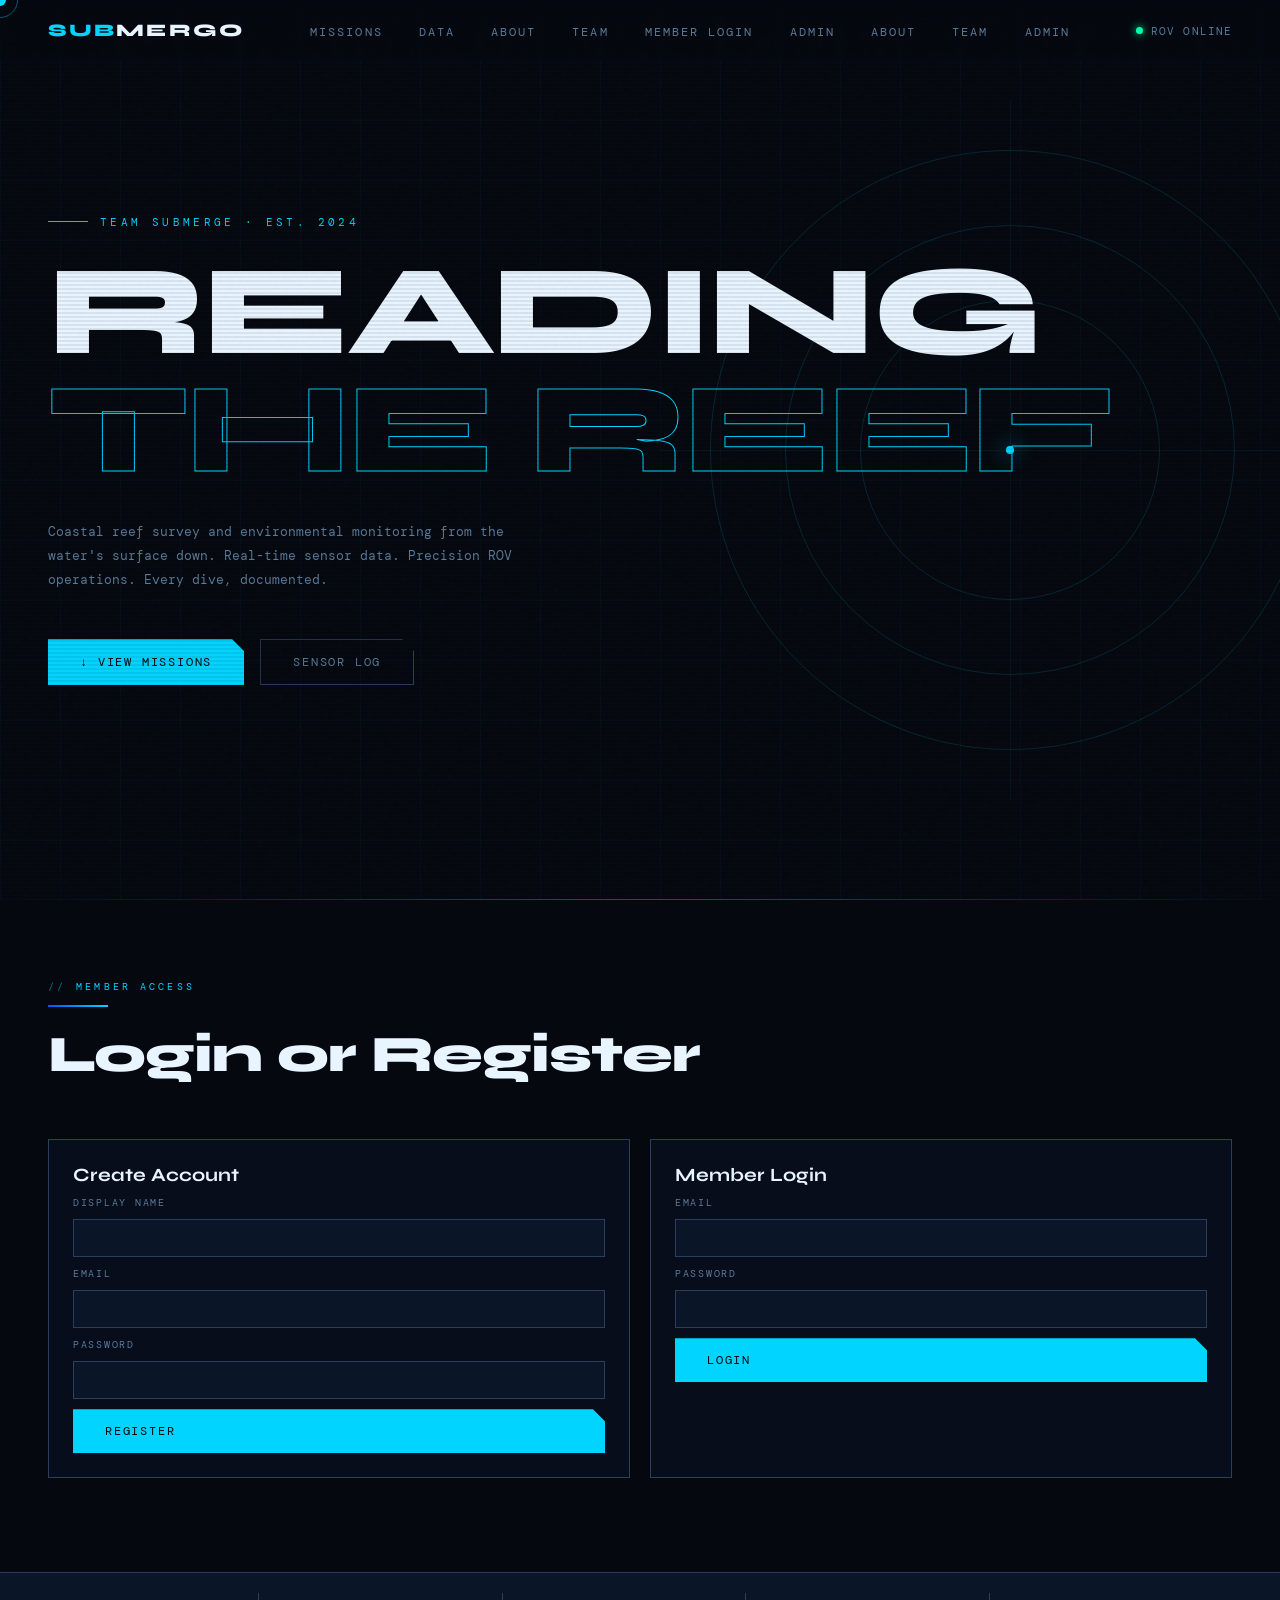
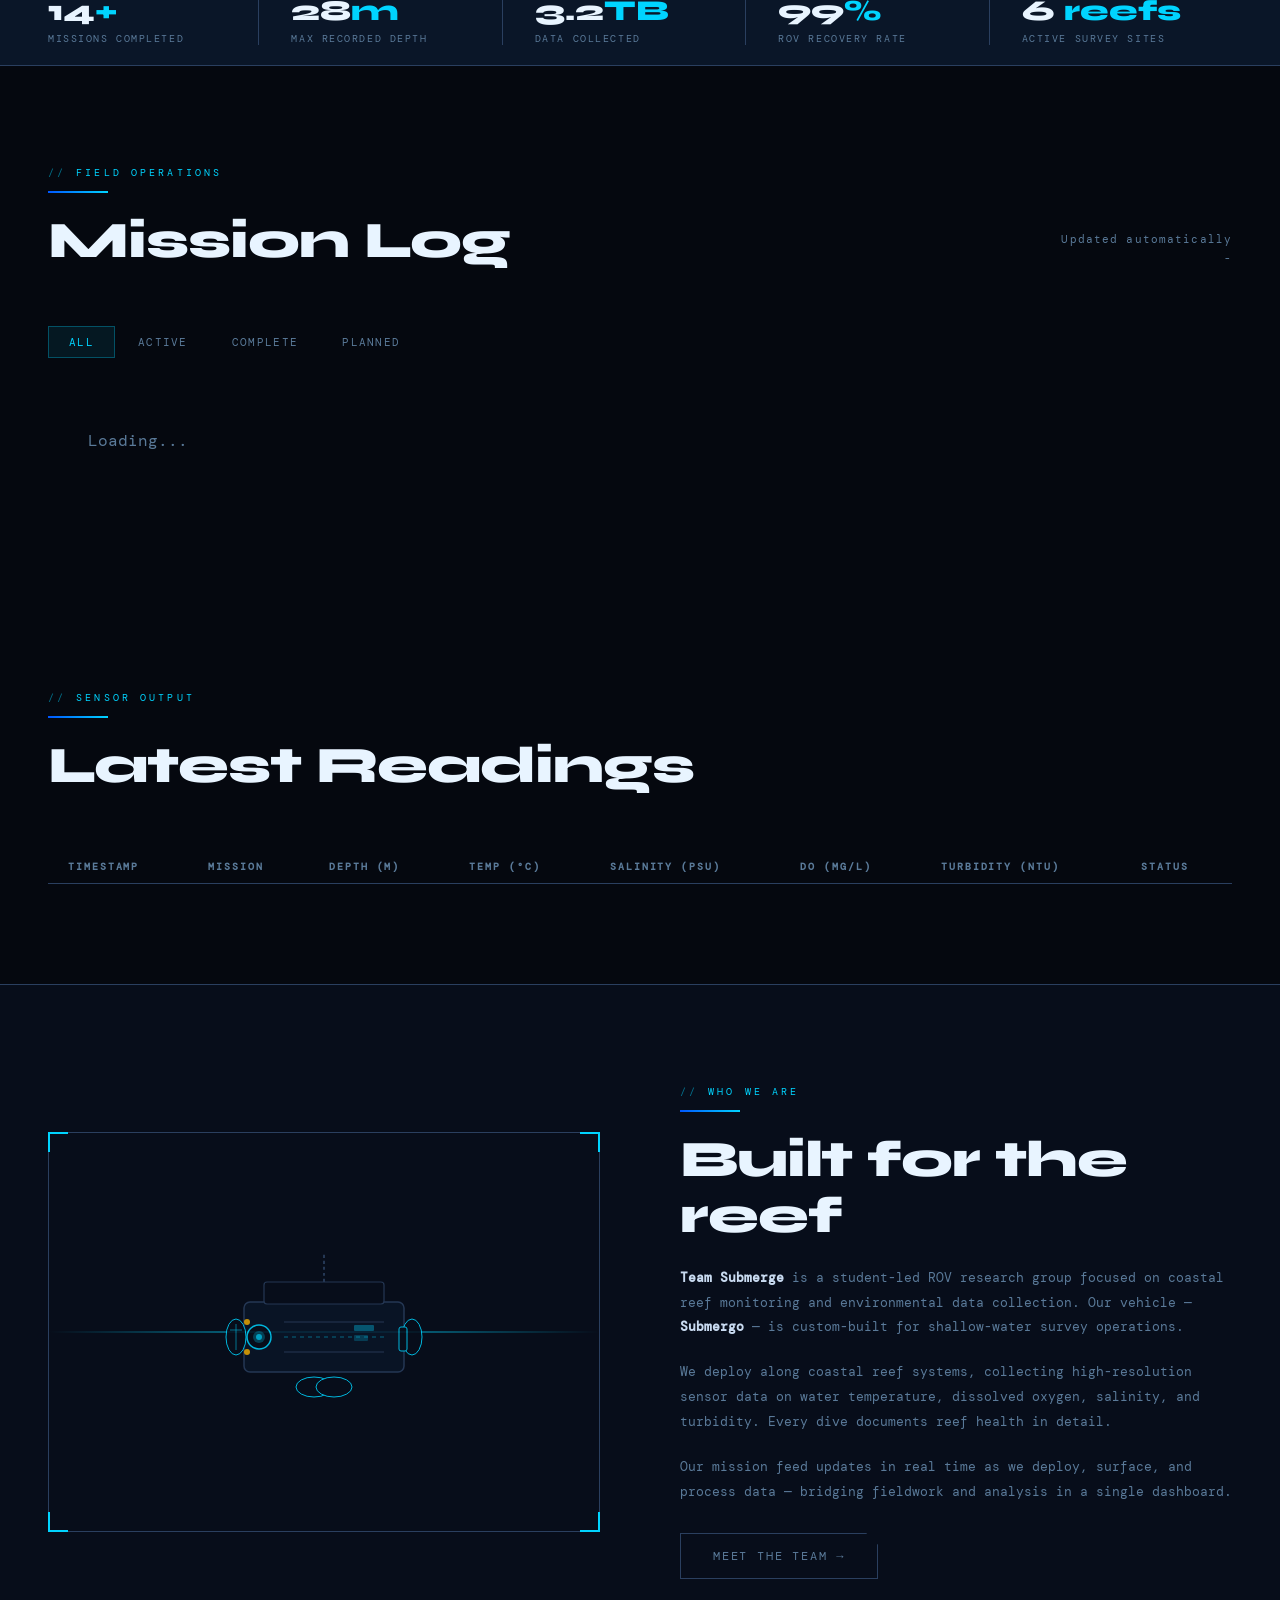
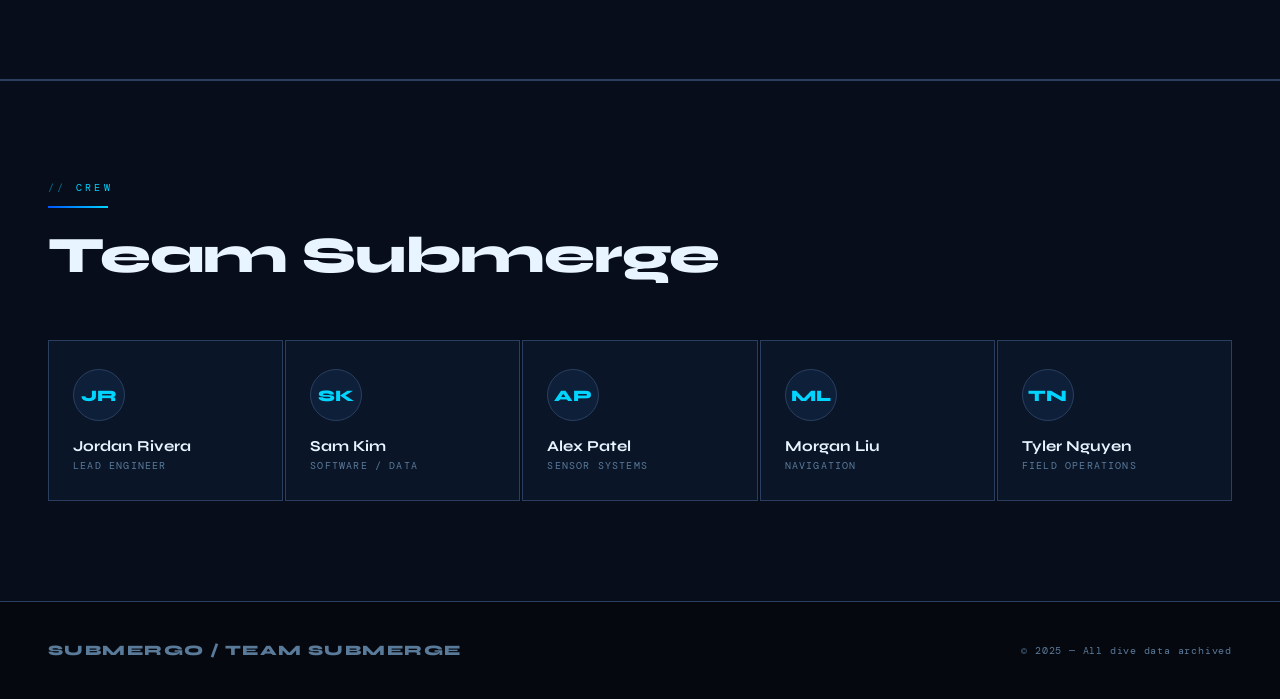
==== commit ab251b81: "Merge branch 'main' into codex/split-one-giant-file-into-smaller-files" ====
--- a/index.html
+++ b/index.html
@@ -19,6 +19,7 @@
     <ul class="nav-links">
       <li><a href="#missions">Missions</a></li><li><a href="#data">Data</a></li>
       <li><a href="#about">About</a></li><li><a href="#team">Team</a></li><li><a href="#member-auth">Member Login</a></li><li><a href="?admin">Admin</a></li>
+      <li><a href="#about">About</a></li><li><a href="#team">Team</a></li><li><a href="?admin">Admin</a></li>
     </ul>
     <div class="nav-status"><div class="status-dot"></div><span>ROV ONLINE</span></div>
   </nav>
@@ -61,6 +62,35 @@
     <div id="member-auth-msg"></div>
   </section>
   
+  <section id="member-home" style="display:none;">
+    <div class="section-tag">Personal Homepage</div><div class="section-divider"></div>
+    <h2 id="member-home-title">Welcome</h2>
+    <button class="btn-ghost" id="member-logout-btn" type="button">Log out</button>
+    <div class="member-tabs">
+      <button class="filter-btn active" data-member-tab="chat">Chat</button>
+      <button class="filter-btn" data-member-tab="rov">Live ROV Feed</button>
+    </div>
+    <div id="member-tab-chat" class="member-tab-panel active">
+      <div class="chat-shell">
+        <div id="chat-messages"></div>
+        <form id="chat-form" class="chat-form">
+          <input id="chat-input" class="form-input" placeholder="Type a message..." />
+          <button class="btn-primary" type="submit">Send</button>
+        </form>
+      </div>
+    </div>
+    <div id="member-tab-rov" class="member-tab-panel">
+      <div class="rov-live-card">
+        <h3>ROV Live Feed</h3>
+        <p>Stream status: <span class="td-success">ONLINE</span></p>
+        <div class="feed-placeholder">LIVE CAMERA FEED PLACEHOLDER</div>
+      </div>
+    </div>
+    <div class="recent-news">
+      <h3>Recent News</h3>
+      <ul id="member-news-list"></ul>
+    </div>
+  </section>
   <div class="stats-strip">
     <div class="stat-item"><div class="stat-num">14<span class="accent">+</span></div><div class="stat-desc">Missions Completed</div></div>
     <div class="stat-item"><div class="stat-num">28<span class="accent">m</span></div><div class="stat-desc">Max Recorded Depth</div></div>
